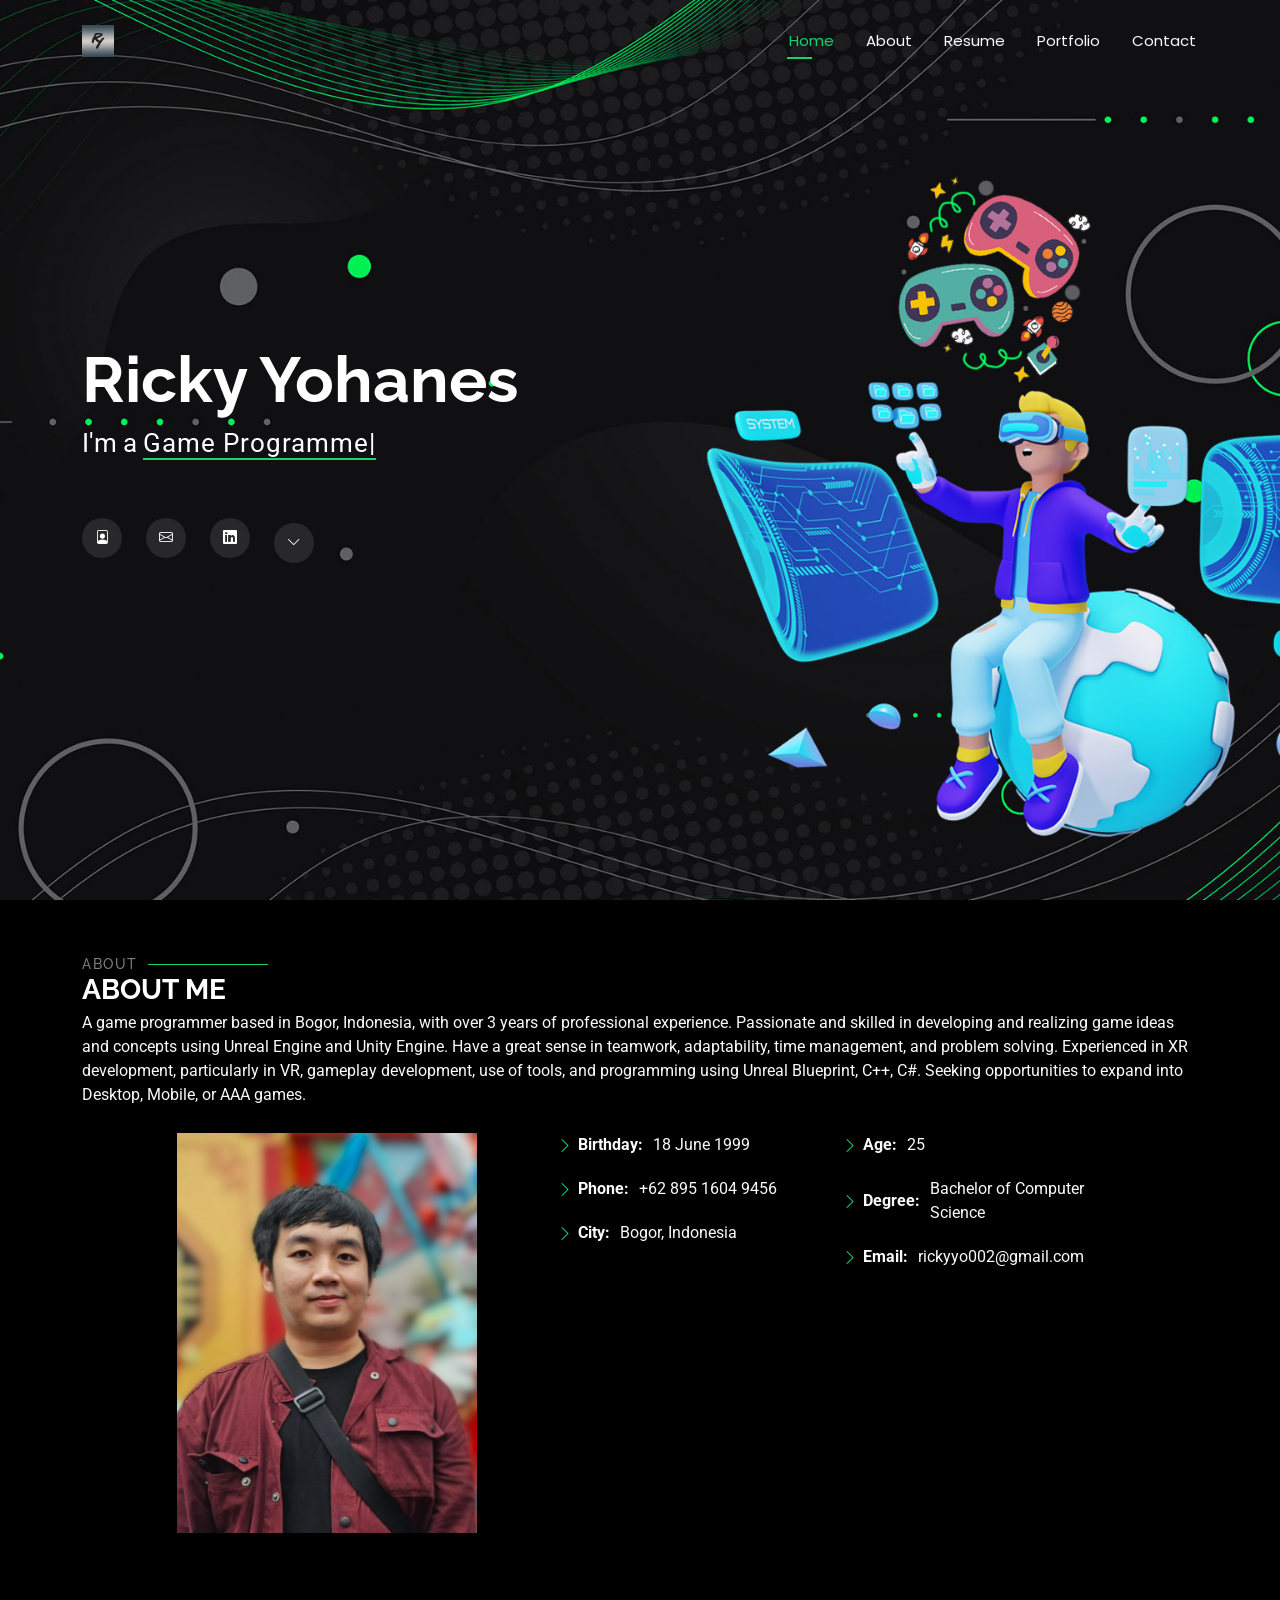
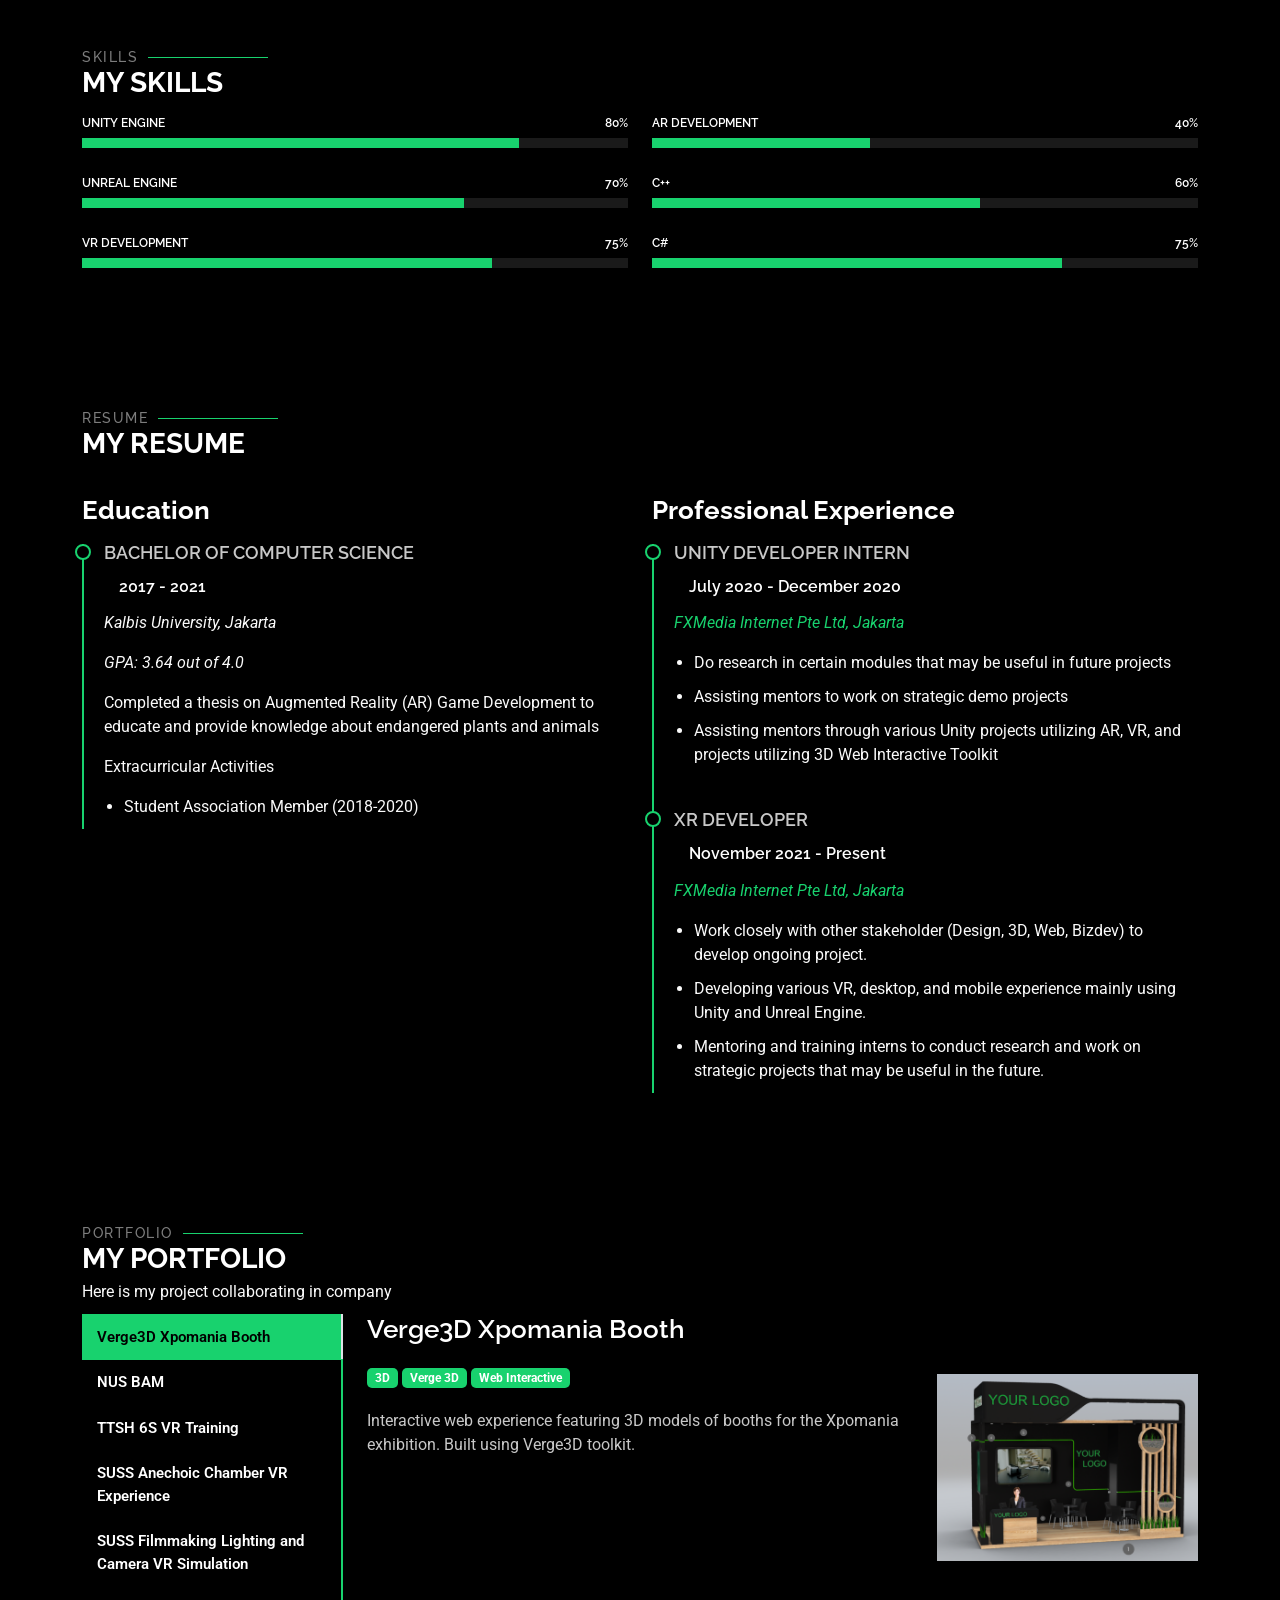
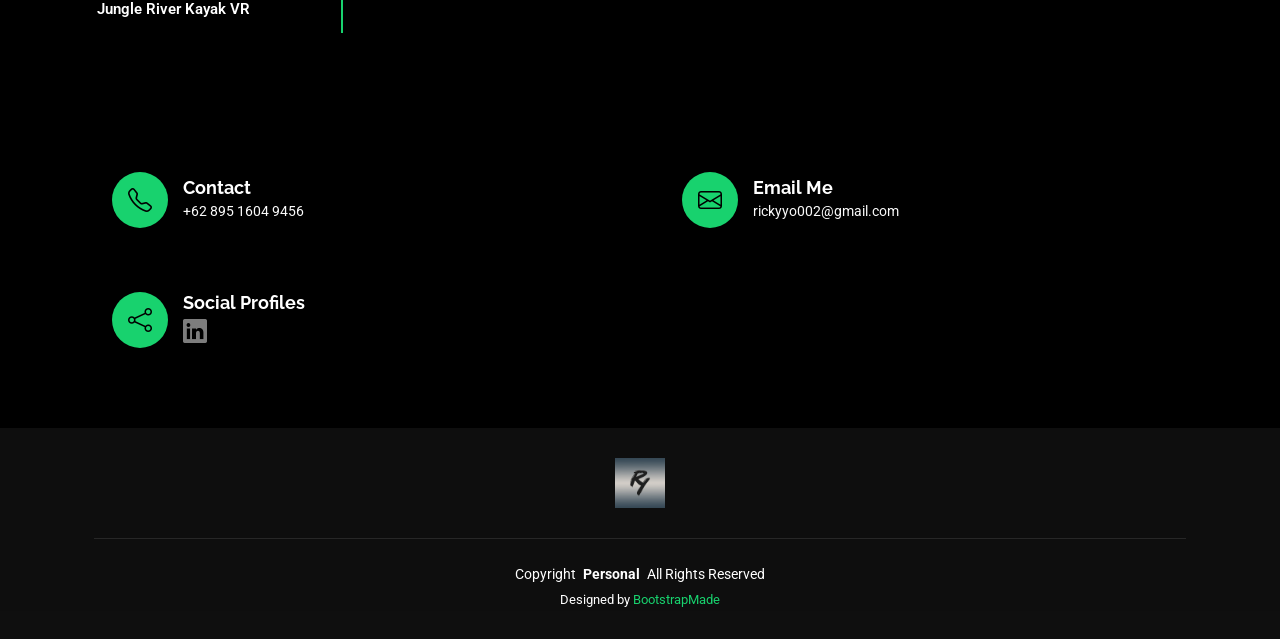
==== index.html @ 5ff9a0a5 "Initial commit" ====
<!DOCTYPE html>
<html lang="en">

<head>
  <meta charset="utf-8">
  <meta content="width=device-width, initial-scale=1.0" name="viewport">
  <title>Ricky Portfolio Site</title>
  <meta name="description" content="">
  <meta name="keywords" content="">

  <!-- Favicons -->
  <link href="./assets/img/favicon.png" rel="icon">
  <link href="./assets/img/apple-touch-icon.png" rel="apple-touch-icon">

  <!-- Fonts -->
  <link href="https://fonts.googleapis.com" rel="preconnect">
  <link href="https://fonts.gstatic.com" rel="preconnect" crossorigin>
  <link href="https://fonts.googleapis.com/css2?family=Roboto:ital,wght@0,100;0,300;0,400;0,500;0,700;0,900;1,100;1,300;1,400;1,500;1,700;1,900&family=Poppins:ital,wght@0,100;0,200;0,300;0,400;0,500;0,600;0,700;0,800;0,900;1,100;1,200;1,300;1,400;1,500;1,600;1,700;1,800;1,900&family=Raleway:ital,wght@0,100;0,200;0,300;0,400;0,500;0,600;0,700;0,800;0,900;1,100;1,200;1,300;1,400;1,500;1,600;1,700;1,800;1,900&display=swap" rel="stylesheet">

  <!-- Vendor CSS Files -->
  <link href="./assets/vendor/bootstrap/css/bootstrap.min.css" rel="stylesheet">
  <link href="./assets/vendor/bootstrap-icons/bootstrap-icons.css" rel="stylesheet">
  <link href="./assets/vendor/aos/aos.css" rel="stylesheet">
  <link href="./assets/vendor/swiper/swiper-bundle.min.css" rel="stylesheet">
  <link href="./assets/vendor/glightbox/css/glightbox.min.css" rel="stylesheet">

  <!-- Main CSS File -->
  <link href="./assets/css/main.css" rel="stylesheet">

  <!-- =======================================================
  * Template Name: Personal
  * Template URL: https://bootstrapmade.com/personal-free-resume-bootstrap-template/
  * Updated: Aug 07 2024 with Bootstrap v5.3.3
  * Author: BootstrapMade.com
  * License: https://bootstrapmade.com/license/
  ======================================================== -->
</head>

<body class="index-page">

  <header id="header" class="header d-flex align-items-center fixed-top">
    <div class="container-fluid container-xl position-relative d-flex align-items-center justify-content-between">

      <a href="index.html" class="logo d-flex align-items-center">
        <!-- Uncomment the line below if you also wish to use an image logo -->
        <!-- <img src="./assets/img/logo.png" alt=""> -->
		<img src="./assets/img/Logo.jpg" alt="" data-aos="fade-in">
      </a>

      <nav id="navmenu" class="navmenu">
        <ul>
          <li><a href="#home" class="active">Home</a></li>
          <li><a href="#about">About</a></li>
          <li><a href="#resume">Resume</a></li>
          <li><a href="#portfolio">Portfolio</a></li>
          <!--<li><a href="#project">Projects</a></li>
          <!--<li class="dropdown"><a href="#"><span>Dropdown</span> <i class="bi bi-chevron-down toggle-dropdown"></i></a>
            <ul>
              <li><a href="#">Dropdown 1</a></li>
              <li class="dropdown"><a href="#"><span>Deep Dropdown</span> <i class="bi bi-chevron-down toggle-dropdown"></i></a>
                <ul>
                  <li><a href="#">Deep Dropdown 1</a></li>
                  <li><a href="#">Deep Dropdown 2</a></li>
                  <li><a href="#">Deep Dropdown 3</a></li>
                  <li><a href="#">Deep Dropdown 4</a></li>
                  <li><a href="#">Deep Dropdown 5</a></li>
                </ul>
              </li>
              <li><a href="#">Dropdown 2</a></li>
              <li><a href="#">Dropdown 3</a></li>
              <li><a href="#">Dropdown 4</a></li>
            </ul>
          </li>-->
          <li><a href="#contact">Contact</a></li>
        </ul>
        <i class="mobile-nav-toggle d-xl-none bi bi-list"></i>
      </nav>

    </div>
  </header>

  <main class="main">

    <!-- Home Section -->
    <section id="home" class="home section dark-background">

      <img src="./assets/img/landing-bg.jpg" alt="" data-aos="fade-in">

      <div class="container" data-aos="zoom-out" data-aos-delay="100">
        <h2>Ricky Yohanes</h2>
        <p>I'm a <span class="typed" data-typed-items="Game Programmer, XR Developer"></span><span class="typed-cursor typed-cursor--blink"></span></p>
        <div class="social-links">
          <a href="https://www.canva.com/design/DAGcJCYUOnY/Wf4Fh_slT2K0PryIMLgWXA/view?utm_content=DAGcJCYUOnY&utm_campaign=designshare&utm_medium=link2&utm_source=uniquelinks&utlId=hc8b065d708"><i class="bi bi-file-person"></i></a>
          <a href="mailto:rickyyo002@gmail.com"><i class="bi bi-envelope"></i></a>
          <a href="https://www.linkedin.com/in/ricky-yohanes-b234801bb/"><i class="bi bi-linkedin"></i></a>
	  <a href="#about" class="btn-scroll" title="Scroll Down"><i class="bi bi-chevron-down"></i></a>
	  
        </div>
      </div>

    </section><!-- /Home Section -->

    <!-- About Section -->
    <section id="about" class="about section">

      <!-- Section Title -->
      <div class="container section-title" data-aos="fade-up">
        <h2>About</h2>
        <div><span>About</span> <span class="description-title">Me</span></div>
	<p>A game programmer based in Bogor, Indonesia, with over 3 years of professional experience. Passionate and skilled in developing and realizing game ideas and concepts using Unreal Engine and Unity Engine. Have a great sense in teamwork, adaptability, time management, and problem solving. Experienced in XR development, particularly in VR, gameplay development, use of tools, and programming using Unreal Blueprint, C++, C#. Seeking opportunities to expand into Desktop, Mobile, or AAA games.</p>
      </div><!-- End Section Title -->

      <div class="container" data-aos="fade-up" data-aos-delay="100">

        <div class="row gy-4 justify-content-center">
          <div class="col-lg-4">
            <img src="./assets/img/20250204_153341.jpg" height="400px" alt="">
          </div>
          <div class="col-lg-6 content">
     
            <div class="row">
              <div class="col-lg-6">
                <ul>
                  <li><i class="bi bi-chevron-right"></i> <strong>Birthday:</strong> <span>18 June 1999</span></li>
                  <li><i class="bi bi-chevron-right"></i> <strong>Phone:</strong> <span>+62 895 1604 9456</span></li>
                  <li><i class="bi bi-chevron-right"></i> <strong>City:</strong> <span>Bogor, Indonesia</span></li>
                </ul>
              </div>
              <div class="col-lg-6">
                <ul>
                  <li><i class="bi bi-chevron-right"></i> <strong>Age:</strong> <span>25</span></li>
                  <li><i class="bi bi-chevron-right"></i> <strong>Degree:</strong> <span>Bachelor of Computer Science</span></li>
                  <li><i class="bi bi-chevron-right"></i> <strong>Email:</strong> <span>rickyyo002@gmail.com</span></li>
                </ul>
              </div>
            </div>
          </div>
        </div>

      </div>

    </section><!-- /About Section -->

    <!-- Skills Section -->
    <section id="skills" class="skills section">

      <!-- Section Title -->
      <div class="container section-title" data-aos="fade-up">
        <h2>Skills</h2>
        <div><span>My</span> <span class="description-title">Skills</span></div>
      </div><!-- End Section Title -->

      <div class="container" data-aos="fade-up" data-aos-delay="100">

        <div class="row skills-content skills-animation">

          <div class="col-lg-6">

            <div class="progress">
              <span class="skill"><span>Unity Engine</span> <i class="val">80%</i></span>
              <div class="progress-bar-wrap">
                <div class="progress-bar" role="progressbar" aria-valuenow="80" aria-valuemin="0" aria-valuemax="100"></div>
              </div>
            </div><!-- End Skills Item -->

            <div class="progress">
              <span class="skill"><span>Unreal Engine</span> <i class="val">70%</i></span>
              <div class="progress-bar-wrap">
                <div class="progress-bar" role="progressbar" aria-valuenow="70" aria-valuemin="0" aria-valuemax="100"></div>
              </div>
            </div><!-- End Skills Item -->

            <div class="progress">
              <span class="skill"><span>VR Development</span> <i class="val">75%</i></span>
              <div class="progress-bar-wrap">
                <div class="progress-bar" role="progressbar" aria-valuenow="75" aria-valuemin="0" aria-valuemax="100"></div>
              </div>
            </div><!-- End Skills Item -->

          </div>

          <div class="col-lg-6">

            <div class="progress">
              <span class="skill"><span>AR Development</span> <i class="val">40%</i></span>
              <div class="progress-bar-wrap">
                <div class="progress-bar" role="progressbar" aria-valuenow="40" aria-valuemin="0" aria-valuemax="100"></div>
              </div>
            </div><!-- End Skills Item -->

            <div class="progress">
              <span class="skill"><span>C++</span> <i class="val">60%</i></span>
              <div class="progress-bar-wrap">
                <div class="progress-bar" role="progressbar" aria-valuenow="60" aria-valuemin="0" aria-valuemax="100"></div>
              </div>
            </div><!-- End Skills Item -->

            <div class="progress">
              <span class="skill"><span>C#</span> <i class="val">75%</i></span>
              <div class="progress-bar-wrap">
                <div class="progress-bar" role="progressbar" aria-valuenow="75" aria-valuemin="0" aria-valuemax="100"></div>
              </div>
            </div><!-- End Skills Item -->

          </div>

        </div>

      </div>

    </section><!-- /Skills Section -->

    <!-- Resume Section -->
    <section id="resume" class="resume section">

      <!-- Section Title -->
      <div class="container section-title" data-aos="fade-up">
        <h2>Resume</h2>
        <div><span>My</span> <span class="description-title">Resume</span></div>
      </div><!-- End Section Title -->

      <div class="container">

        <div class="row">

          <div class="col-lg-6" data-aos="fade-up" data-aos-delay="100">

            <h3 class="resume-title">Education</h3>
            <div class="resume-item">
              <h4>Bachelor of Computer Science</h4>
              <h5>2017 - 2021</h5>
              <p><em>Kalbis University, Jakarta</em></p>
	      <p><em>GPA: 3.64 out of 4.0</em></p>
              <p>Completed a thesis on Augmented Reality (AR) Game Development to educate and provide knowledge about endangered plants and animals</p>
	      <p>Extracurricular Activities</p>
	      <ul>
                <li>Student Association Member (2018-2020)</li>
              </ul>
            </div><!-- Edn Resume Item -->

          </div>

          <div class="col-lg-6" data-aos="fade-up" data-aos-delay="200">
            <h3 class="resume-title">Professional Experience</h3>
            <div class="resume-item">
              <h4>Unity Developer Intern</h4>
              <h5>July 2020 - December 2020</h5>
              <p><a href="https://www.fxmweb.com/"><em>FXMedia Internet Pte Ltd, Jakarta </em></a></p>
              <ul>
                <li>Do research in certain modules that may be useful in future projects</li>
                <li>Assisting mentors to work on strategic demo projects </li>
		<li>Assisting mentors through various Unity projects utilizing AR, VR, and projects utilizing 3D Web Interactive Toolkit</li>
              </ul>
            </div><!-- Edn Resume Item -->

            <div class="resume-item">
              <h4>XR Developer</h4>
              <h5>November 2021 - Present</h5>
              <p><a href="https://www.fxmweb.com/"><em>FXMedia Internet Pte Ltd, Jakarta </em></a></p>
              <ul>
                <li>Work closely with other stakeholder (Design, 3D, Web, Bizdev) to develop ongoing project.</li>
                <li>Developing various VR, desktop, and mobile experience mainly using Unity and Unreal Engine.</li>
                <li>Mentoring and training interns to conduct research and work on strategic projects that may be useful in the future.</li>
              </ul>
            </div><!-- Edn Resume Item -->

          </div>

        </div>

      </div>

    </section><!-- /Resume Section -->

    <!-- Portfolio Section -->
    <section id="portfolio" class="portfolio section">

      <!-- Section Title -->
      <div class="container section-title" data-aos="fade-up">
        <h2>Portfolio</h2>
        <div><span>My</span> <span class="description-title">Portfolio</span></div>
	<p class="mb-0">Here is my project collaborating in company</p>
      </div><!-- End Section Title -->

      <div class="container" data-aos="fade-up" data-aos-delay="100">

        <div class="row">
          <div class="col-lg-3">
            <ul class="nav nav-tabs flex-column">
              <li class="nav-item">
                <a class="nav-link active show" data-bs-toggle="tab" href="#project-tab-1">Verge3D Xpomania Booth</a>
              </li>
              <li class="nav-item">
                <a class="nav-link" data-bs-toggle="tab" href="#project-tab-2">NUS BAM</a>
              </li>
              <li class="nav-item">
                <a class="nav-link" data-bs-toggle="tab" href="#project-tab-3">TTSH 6S VR Training</a>
              </li>
              <li class="nav-item">
                <a class="nav-link" data-bs-toggle="tab" href="#project-tab-4">SUSS Anechoic Chamber VR Experience</a>
              </li>
              <li class="nav-item">
                <a class="nav-link" data-bs-toggle="tab" href="#project-tab-5">SUSS Filmmaking Lighting and Camera VR Simulation</a>
              </li>
			  <li class="nav-item">
                <a class="nav-link" data-bs-toggle="tab" href="#project-tab-6">Jungle River Kayak VR</a>
              </li>
            </ul>
          </div>
          <div class="col-lg-9 mt-4 mt-lg-0">
            <div class="tab-content">
              <div class="tab-pane active show" id="project-tab-1">
                <div class="row">
                  <div class="col-lg-8 details order-2 order-lg-1">
                    <h3>Verge3D Xpomania Booth</h3>
					<span class ="badge">3D</span>
					<span class ="badge">Verge 3D</span>
					<span class ="badge">Web Interactive</span>
                    <p style="padding-top: 20px">Interactive web experience featuring 3D models of booths for the Xpomania exhibition. Built using Verge3D toolkit.</p>
                  </div>
                  <div class="col-lg-4 text-center order-1 order-lg-2">
                    <!--<a href="./assets/img/xpomania.png" target="_blank"><img src="./assets/img/xpomania.png" alt="" class="img-fluid"></a>-->
					
					<section id="project" class="project section">
						<div class="project-content h-100">
							<img src="./assets/img/xpomania.png" class="img-fluid" alt="">
							<div class="project-info">
								<a href="./assets/img/xpomania.png" data-gallery="portfolio-gallery-app" class="glightbox preview-link"><i class="bi bi-zoom-in"></i></a>
								<a href="portfolio-details.html?id=project1" title="More Details" class="details-link"><i class="bi bi-link-45deg"></i></a>
							</div>
						</div>
					</section>
					
                  </div>
                </div>
              </div>
              <div class="tab-pane" id="project-tab-2">
                <div class="row">
                  <div class="col-lg-8 details order-2 order-lg-1">
                    <h3>NUS BAM</h3>
					<span class ="badge">Desktop VR</span>
					<span class ="badge">HP Reverb G2</span>
					<span class ="badge">Unreal Engine 4</span>
					<span class ="badge">LMS Integration</span>
                    <p style="padding-top: 20px">VR simulation to simulate the procedures for covid-19 lab test. Built using Unreal Engine 4.27 for desktop VR (HP Reverb G2)</p>
                  </div>
                  <div class="col-lg-4 text-center order-1 order-lg-2">
                    <!--<a href="./assets/img/BAM.png" target="_blank"><img src="./assets/img/BAM.png" alt="" class="img-fluid"></a>-->
					
					<section id="project" class="project section">
						<div class="project-content h-100">
							<img src="./assets/img/BAM.png" class="img-fluid" alt="">
							<div class="project-info">
								<a href="./assets/img/BAM.png" data-gallery="portfolio-gallery-app" class="glightbox preview-link"><i class="bi bi-zoom-in"></i></a>
								<a href="portfolio-details.html?id=project2" title="More Details" class="details-link"><i class="bi bi-link-45deg"></i></a>
							</div>
						</div>
					</section>
					
                  </div>
                </div>
              </div>
              <div class="tab-pane" id="project-tab-3">
                <div class="row">
                  <div class="col-lg-8 details order-2 order-lg-1">
                    <h3>TTSH 6S VR Training</h3>
					<span class ="badge">Mobile VR</span>
					<span class ="badge">Oculus Quest 2</span>
					<span class ="badge">Unity</span>
					<span class ="badge">C#</span>
                    <p style="padding-top: 20px">VR simulation to simulate and re-arrange the 6S (Safety, Sort, Straighten, Shine, Standardise and Sustain) procedures. Built using Unity for mobile VR (Oculus Quest 2)</p>
                  </div>
                  <div class="col-lg-4 text-center order-1 order-lg-2">
                    <!--<a href="./assets/img/ttsh.png" target="_blank"><img src="./assets/img/ttsh.png" alt="" class="img-fluid"></a>-->
					
					<section id="project" class="project section">
						<div class="project-content h-100">
							<img src="./assets/img/ttsh.png" class="img-fluid" alt="">
							<div class="project-info">
								<a href="./assets/img/ttsh.png" data-gallery="portfolio-gallery-app" class="glightbox preview-link"><i class="bi bi-zoom-in"></i></a>
								<a href="portfolio-details.html?id=project3" title="More Details" class="details-link"><i class="bi bi-link-45deg"></i></a>
							</div>
						</div>
					</section>
					
                  </div>
                </div>
              </div>
              <div class="tab-pane" id="project-tab-4">
                <div class="row">
                  <div class="col-lg-8 details order-2 order-lg-1">
                    <h3>SUSS Anechoic Chamber VR Experience</h3>
					<span class ="badge">Mobile VR</span>
					<span class ="badge">Oculus Quest 2</span>
					<span class ="badge">Unity</span>
					<span class ="badge">C#</span>
                    <p style="padding-top: 20px">VR simulation to simulate sound wave transmission in anechoic chamber and there are a number of multiple choice questions to test the player's knowledge. Built using Unity for mobile VR (Oculus Quest 2)</p>
                  </div>
                  <div class="col-lg-4 text-center order-1 order-lg-2">
                    <!--<a href="./assets/img/soundroom.png" target="_blank"><img src="./assets/img/soundroom.png" alt="" class="img-fluid"></a>-->
					
					<section id="project" class="project section">
						<div class="project-content h-100">
							<img src="./assets/img/soundroom.png" class="img-fluid" alt="">
							<div class="project-info">
								<a href="./assets/img/soundroom.png" data-gallery="portfolio-gallery-app" class="glightbox preview-link"><i class="bi bi-zoom-in"></i></a>
								<a href="portfolio-details.html?id=project4" title="More Details" class="details-link"><i class="bi bi-link-45deg"></i></a>
							</div>
						</div>
					</section>
					
                  </div>
                </div>
              </div>
              <div class="tab-pane" id="project-tab-5">
                <div class="row">
                  <div class="col-lg-8 details order-2 order-lg-1">
                    <h3>SUSS Filmmaking Lighting and Camera VR Simulation</h3>
					<span class ="badge">Desktop VR</span>
					<span class ="badge">HP Reverb G2</span>
					<span class ="badge">Unreal Engine 5</span>
					<span class ="badge">Blueprint & C++</span>
                    <p style="padding-top: 20px">VR simulation to simulate lighting setup and camera movement in film making context. Lighting simulation and camera simulation are in separated project. Built using Unreal Engine 5.2 for desktop VR (HP Reverb G2)</p>
                  </div>
                  <div class="col-lg-4 text-center order-1 order-lg-2">
                    <!--<a href="./assets/img/lighting.png" target="_blank"><img src="./assets/img/lighting.png" alt="" class="img-fluid"></a>-->
					
					<section id="project" class="project section">
						<div class="project-content h-100">
							<img src="./assets/img/lighting.png" class="img-fluid" alt="">
							<div class="project-info">
								<a href="./assets/img/lighting.png" data-gallery="portfolio-gallery-app" class="glightbox preview-link"><i class="bi bi-zoom-in"></i></a>
								<a href="portfolio-details.html?id=project5" title="More Details" class="details-link"><i class="bi bi-link-45deg"></i></a>
							</div>
						</div>
					</section>
					
                  </div>
                </div>
              </div>
			  <div class="tab-pane" id="project-tab-6">
                <div class="row">
                  <div class="col-lg-8 details order-2 order-lg-1">
                    <h3>Jungle River Kayak VR</h3>
					<span class ="badge">Desktop VR</span>
					<span class ="badge">HP Reverb G2</span>
					<span class ="badge">Unreal Engine 5</span>
                    <p style="padding-top: 20px">Kayak adventure simulation game. Built using Unreal Engine 5.2 for desktop VR. Tested in HP Reverb G2 and Oculus Quest 2 and 3 using Meta Quest Link</p>
                  </div>
                  <div class="col-lg-4 text-center order-1 order-lg-2">
                    <!--<a href="./assets/img/kayak.png" target="_blank"><img src="./assets/img/kayak.png" alt="" class="img-fluid"></a>-->
					
					<section id="project" class="project section">
						<div class="project-content h-100">
							<img src="./assets/img/kayak.png" class="img-fluid" alt="">
							<div class="project-info">
								<a href="./assets/img/kayak.png" data-gallery="portfolio-gallery-app" class="glightbox preview-link"><i class="bi bi-zoom-in"></i></a>
								<a href="portfolio-details.html?id=project6" title="More Details" class="details-link"><i class="bi bi-link-45deg"></i></a>
							</div>
						</div>
					</section>
					
                  </div>
                </div>
              </div>
            </div>
          </div>
        </div>

      </div>

    </section><!-- /Portfolio Section -->
	
	<!--

    <!-- Events Section -->
    <!--<section id="events" class="events section">

      <img class="slider-bg" src="./assets/img/events-bg.jpg" alt="" data-aos="fade-in">

      <div class="container">

        <div class="swiper init-swiper" data-aos="fade-up" data-aos-delay="100">
          <script type="application/json" class="swiper-config">
            {
              "loop": true,
              "speed": 600,
              "autoplay": {
                "delay": 5000
              },
              "slidesPerView": "auto",
              "pagination": {
                "el": ".swiper-pagination",
                "type": "bullets",
                "clickable": true
              }
            }
          </script>
          <div class="swiper-wrapper">

            <div class="swiper-slide">
              <div class="row gy-4 event-item">
                <div class="col-lg-6">
                  <img src="./assets/img/events-slider/events-slider-1.jpg" class="img-fluid" alt="">
                </div>
                <div class="col-lg-6 pt-4 pt-lg-0 content">
                  <h3>Birthday Parties</h3>
                  <div class="price">
                    <p><span>$189</span></p>
                  </div>
                  <p class="fst-italic">
                    Lorem ipsum dolor sit amet, consectetur adipiscing elit, sed do eiusmod tempor incididunt ut labore et dolore
                    magna aliqua.
                  </p>
                  <ul>
                    <li><i class="bi bi-check2-circle"></i> <span>Ullamco laboris nisi ut aliquip ex ea commodo consequat.</span></li>
                    <li><i class="bi bi-check2-circle"></i> <span>Duis aute irure dolor in reprehenderit in voluptate velit.</span></li>
                    <li><i class="bi bi-check2-circle"></i> <span>Ullamco laboris nisi ut aliquip ex ea commodo consequat.</span></li>
                  </ul>
                  <p>
                    Ullamco laboris nisi ut aliquip ex ea commodo consequat. Duis aute irure dolor in reprehenderit in voluptate
                    velit esse cillum dolore eu fugiat nulla pariatur
                  </p>
                </div>
              </div>
            </div><!-- End Slider item -->

            <!--<div class="swiper-slide">
              <div class="row gy-4 event-item">
                <div class="col-lg-6">
                  <img src="./assets/img/events-slider/events-slider-2.jpg" class="img-fluid" alt="">
                </div>
                <div class="col-lg-6 pt-4 pt-lg-0 content">
                  <h3>Private Parties</h3>
                  <div class="price">
                    <p><span>$290</span></p>
                  </div>
                  <p class="fst-italic">
                    Lorem ipsum dolor sit amet, consectetur adipiscing elit, sed do eiusmod tempor incididunt ut labore et dolore
                    magna aliqua.
                  </p>
                  <ul>
                    <li><i class="bi bi-check2-circle"></i> <span>Ullamco laboris nisi ut aliquip ex ea commodo consequat.</span></li>
                    <li><i class="bi bi-check2-circle"></i> <span>Duis aute irure dolor in reprehenderit in voluptate velit.</span></li>
                    <li><i class="bi bi-check2-circle"></i> <span>Ullamco laboris nisi ut aliquip ex ea commodo consequat.</span></li>
                  </ul>
                  <p>
                    Ullamco laboris nisi ut aliquip ex ea commodo consequat. Duis aute irure dolor in reprehenderit in voluptate
                    velit esse cillum dolore eu fugiat nulla pariatur
                  </p>
                </div>
              </div>
            </div><!-- End Slider item -->

            <!--<div class="swiper-slide">
              <div class="row gy-4 event-item">
                <div class="col-lg-6">
                  <img src="./assets/img/events-slider/events-slider-3.jpg" class="img-fluid" alt="">
                </div>
                <div class="col-lg-6 pt-4 pt-lg-0 content">
                  <h3>Custom Parties</h3>
                  <div class="price">
                    <p><span>$99</span></p>
                  </div>
                  <p class="fst-italic">
                    Lorem ipsum dolor sit amet, consectetur adipiscing elit, sed do eiusmod tempor incididunt ut labore et dolore
                    magna aliqua.
                  </p>
                  <ul>
                    <li><i class="bi bi-check2-circle"></i> <span>Ullamco laboris nisi ut aliquip ex ea commodo consequat.</span></li>
                    <li><i class="bi bi-check2-circle"></i> <span>Duis aute irure dolor in reprehenderit in voluptate velit.</span></li>
                    <li><i class="bi bi-check2-circle"></i> <span>Ullamco laboris nisi ut aliquip ex ea commodo consequat.</span></li>
                  </ul>
                  <p>
                    Ullamco laboris nisi ut aliquip ex ea commodo consequat. Duis aute irure dolor in reprehenderit in voluptate
                    velit esse cillum dolore eu fugiat nulla pariatur
                  </p>
                </div>
              </div>
            </div><!-- End Slider item -->

          <!--</div>
          <div class="swiper-pagination"></div>
        </div>

      </div>

    </section><!-- /Events Section -->

    <!-- Project Section -->
    <!--<section id="project" class="project section">

      <!-- Section Title -->
      <!--<div class="container section-title" data-aos="fade-up">
        <h2>Personal Projects</h2>
        <div><span>My</span> <span class="description-title">Personal Projects</span></div>
	<p class="mb-0">Odio et unde deleniti. Deserunt numquam exercitationem. Officiis quo odio sint voluptas consequatur ut a odio voluptatem. Sit dolorum debitis veritatis natus dolores. Quasi ratione sint. Sit quaerat ipsum dolorem.</p>
      </div><!-- End Section Title -->

      <!--<div class="container">

        <div class="isotope-layout" data-default-filter="*" data-layout="masonry" data-sort="original-order">

          <ul class="project-filters isotope-filters" data-aos="fade-up" data-aos-delay="100">
            <li data-filter="*" class="filter-active">All</li>
            <li data-filter=".filter-app">App</li>
            <li data-filter=".filter-product">Product</li>
            <li data-filter=".filter-branding">Branding</li>
            <li data-filter=".filter-books">Books</li>
          </ul><!-- End Portfolio Filters -->

          <!--<div class="row gy-4 isotope-container" data-aos="fade-up" data-aos-delay="200">

            <div class="col-lg-4 col-md-6 project-item isotope-item filter-app">
              <div class="project-content h-100">
                <img src="./assets/img/portfolio/app-1.jpg" class="img-fluid" alt="">
                <div class="project-info">
                  <h4>App 1</h4>
                  <p>Lorem ipsum, dolor sit amet consectetur</p>
                  <a href="./assets/img/portfolio/app-1.jpg" title="App 1" data-gallery="portfolio-gallery-app" class="glightbox preview-link"><i class="bi bi-zoom-in"></i></a>
                  <a href="portfolio-details.html" title="More Details" class="details-link"><i class="bi bi-link-45deg"></i></a>
                </div>
              </div>
            </div><!-- End Portfolio Item -->

            <!--<div class="col-lg-4 col-md-6 project-item isotope-item filter-product">
              <div class="project-content h-100">
                <img src="./assets/img/portfolio/product-1.jpg" class="img-fluid" alt="">
                <div class="project-info">
                  <h4>Product 1</h4>
                  <p>Lorem ipsum, dolor sit amet consectetur</p>
                  <a href="./assets/img/portfolio/product-1.jpg" title="Product 1" data-gallery="portfolio-gallery-product" class="glightbox preview-link"><i class="bi bi-zoom-in"></i></a>
                  <a href="portfolio-details.html" title="More Details" class="details-link"><i class="bi bi-link-45deg"></i></a>
                </div>
              </div>
            </div><!-- End Portfolio Item -->

            <!--<div class="col-lg-4 col-md-6 project-item isotope-item filter-branding">
              <div class="project-content h-100">
                <img src="./assets/img/portfolio/branding-1.jpg" class="img-fluid" alt="">
                <div class="project-info">
                  <h4>Branding 1</h4>
                  <p>Lorem ipsum, dolor sit amet consectetur</p>
                  <a href="./assets/img/portfolio/branding-1.jpg" title="Branding 1" data-gallery="portfolio-gallery-branding" class="glightbox preview-link"><i class="bi bi-zoom-in"></i></a>
                  <a href="portfolio-details.html" title="More Details" class="details-link"><i class="bi bi-link-45deg"></i></a>
                </div>
              </div>
            </div><!-- End Portfolio Item -->

            <!--<div class="col-lg-4 col-md-6 project-item isotope-item filter-books">
              <div class="project-content h-100">
                <img src="./assets/img/portfolio/books-1.jpg" class="img-fluid" alt="">
                <div class="project-info">
                  <h4>Books 1</h4>
                  <p>Lorem ipsum, dolor sit amet consectetur</p>
                  <a href="./assets/img/portfolio/books-1.jpg" title="Branding 1" data-gallery="portfolio-gallery-book" class="glightbox preview-link"><i class="bi bi-zoom-in"></i></a>
                  <a href="portfolio-details.html" title="More Details" class="details-link"><i class="bi bi-link-45deg"></i></a>
                </div>
              </div>
            </div><!-- End Portfolio Item -->

            <!--<div class="col-lg-4 col-md-6 project-item isotope-item filter-app">
              <div class="project-content h-100">
                <img src="./assets/img/portfolio/app-2.jpg" class="img-fluid" alt="">
                <div class="project-info">
                  <h4>App 2</h4>
                  <p>Lorem ipsum, dolor sit amet consectetur</p>
                  <a href="./assets/img/portfolio/app-2.jpg" title="App 2" data-gallery="portfolio-gallery-app" class="glightbox preview-link"><i class="bi bi-zoom-in"></i></a>
                  <a href="portfolio-details.html" title="More Details" class="details-link"><i class="bi bi-link-45deg"></i></a>
                </div>
              </div>
            </div><!-- End Portfolio Item -->

            <!--<div class="col-lg-4 col-md-6 project-item isotope-item filter-product">
              <div class="project-content h-100">
                <img src="./assets/img/portfolio/product-2.jpg" class="img-fluid" alt="">
                <div class="project-info">
                  <h4>Product 2</h4>
                  <p>Lorem ipsum, dolor sit amet consectetur</p>
                  <a href="./assets/img/portfolio/product-2.jpg" title="Product 2" data-gallery="portfolio-gallery-product" class="glightbox preview-link"><i class="bi bi-zoom-in"></i></a>
                  <a href="portfolio-details.html" title="More Details" class="details-link"><i class="bi bi-link-45deg"></i></a>
                </div>
              </div>
            </div><!-- End Portfolio Item -->

            <!--<div class="col-lg-4 col-md-6 project-item isotope-item filter-branding">
              <div class="project-content h-100">
                <img src="./assets/img/portfolio/branding-2.jpg" class="img-fluid" alt="">
                <div class="project-info">
                  <h4>Branding 2</h4>
                  <p>Lorem ipsum, dolor sit amet consectetur</p>
                  <a href="./assets/img/portfolio/branding-2.jpg" title="Branding 2" data-gallery="portfolio-gallery-branding" class="glightbox preview-link"><i class="bi bi-zoom-in"></i></a>
                  <a href="portfolio-details.html" title="More Details" class="details-link"><i class="bi bi-link-45deg"></i></a>
                </div>
              </div>
            </div><!-- End Portfolio Item -->

            <!--<div class="col-lg-4 col-md-6 project-item isotope-item filter-books">
              <div class="project-content h-100">
                <img src="./assets/img/portfolio/books-2.jpg" class="img-fluid" alt="">
                <div class="project-info">
                  <h4>Books 2</h4>
                  <p>Lorem ipsum, dolor sit amet consectetur</p>
                  <a href="./assets/img/portfolio/books-2.jpg" title="Branding 2" data-gallery="portfolio-gallery-book" class="glightbox preview-link"><i class="bi bi-zoom-in"></i></a>
                  <a href="portfolio-details.html" title="More Details" class="details-link"><i class="bi bi-link-45deg"></i></a>
                </div>
              </div>
            </div><!-- End Portfolio Item -->

            <!--<div class="col-lg-4 col-md-6 project-item isotope-item filter-app">
              <div class="project-content h-100">
                <img src="./assets/img/portfolio/app-3.jpg" class="img-fluid" alt="">
                <div class="project-info">
                  <h4>App 3</h4>
                  <p>Lorem ipsum, dolor sit amet consectetur</p>
                  <a href="./assets/img/portfolio/app-3.jpg" title="App 3" data-gallery="portfolio-gallery-app" class="glightbox preview-link"><i class="bi bi-zoom-in"></i></a>
                  <a href="portfolio-details.html" title="More Details" class="details-link"><i class="bi bi-link-45deg"></i></a>
                </div>
              </div>
            </div><!-- End Portfolio Item -->

            <!--<div class="col-lg-4 col-md-6 project-item isotope-item filter-product">
              <div class="project-content h-100">
                <img src="./assets/img/portfolio/product-3.jpg" class="img-fluid" alt="">
                <div class="project-info">
                  <h4>Product 3</h4>
                  <p>Lorem ipsum, dolor sit amet consectetur</p>
                  <a href="./assets/img/portfolio/product-3.jpg" title="Product 3" data-gallery="portfolio-gallery-product" class="glightbox preview-link"><i class="bi bi-zoom-in"></i></a>
                  <a href="portfolio-details.html" title="More Details" class="details-link"><i class="bi bi-link-45deg"></i></a>
                </div>
              </div>
            </div><!-- End Portfolio Item -->

            <!--<div class="col-lg-4 col-md-6 project-item isotope-item filter-branding">
              <div class="project-content h-100">
                <img src="./assets/img/portfolio/branding-3.jpg" class="img-fluid" alt="">
                <div class="project-info">
                  <h4>Branding 3</h4>
                  <p>Lorem ipsum, dolor sit amet consectetur</p>
                  <a href="./assets/img/portfolio/branding-3.jpg" title="Branding 2" data-gallery="portfolio-gallery-branding" class="glightbox preview-link"><i class="bi bi-zoom-in"></i></a>
                  <a href="portfolio-details.html" title="More Details" class="details-link"><i class="bi bi-link-45deg"></i></a>
                </div>
              </div>
            </div><!-- End Portfolio Item -->

            <!--<div class="col-lg-4 col-md-6 project-item isotope-item filter-books">
              <div class="project-content h-100">
                <img src="./assets/img/portfolio/books-3.jpg" class="img-fluid" alt="">
                <div class="project-info">
                  <h4>Books 3</h4>
                  <p>Lorem ipsum, dolor sit amet consectetur</p>
                  <a href="./assets/img/portfolio/books-3.jpg" title="Branding 3" data-gallery="portfolio-gallery-book" class="glightbox preview-link"><i class="bi bi-zoom-in"></i></a>
                  <a href="portfolio-details.html" title="More Details" class="details-link"><i class="bi bi-link-45deg"></i></a>
                </div>
              </div>
            </div><!-- End Portfolio Item -->

          <!--</div><!-- End Portfolio Container -->

        <!--</div>

      </div>

    </section><!-- /Project Section -->

    <!-- Call To Action Section -->
    <!--<section id="call-to-action" class="call-to-action section dark-background">

      <img src="./assets/img/cta-bg.jpg" alt="">

      <div class="container">
        <div class="row justify-content-center" data-aos="zoom-in" data-aos-delay="100">
          <div class="col-xl-10">
            <div class="text-center">
              <h3>Call To Action</h3>
              <p>Duis aute irure dolor in reprehenderit in voluptate velit esse cillum dolore eu fugiat nulla pariatur. Excepteur sint occaecat cupidatat non proident, sunt in culpa qui officia deserunt mollit anim id est laborum.</p>
              <a class="cta-btn" href="#">Call To Action</a>
            </div>
          </div>
        </div>
      </div>

    </section><!-- /Call To Action Section -->

    <!-- Contact Section -->
    <section id="contact" class="contact section">

      <div class="container" data-aos="fade-up" data-aos-delay="100">

        <div class="row gy-4">

          <!--<div class="col-md-6">
            <div class="info-item d-flex align-items-center" data-aos="fade-up" data-aos-delay="200">
              <i class="icon bi bi-geo-alt flex-shrink-0"></i>
              <div>
                <h3>Address</h3>
                <p>A108 Adam Street, New York, NY 535022</p>
              </div>
            </div>
          </div><!-- End Info Item -->

          <div class="col-md-6">
            <div class="info-item d-flex align-items-center" data-aos="fade-up" data-aos-delay="300">
              <i class="icon bi bi-telephone flex-shrink-0"></i>
              <div>
                <h3>Contact</h3>
                <p>+62 895 1604 9456</p>
              </div>
            </div>
          </div><!-- End Info Item -->

          <div class="col-md-6">
            <div class="info-item d-flex align-items-center" data-aos="fade-up" data-aos-delay="400">
              <i class="icon bi bi-envelope flex-shrink-0"></i>
              <div>
                <h3>Email Me</h3>
                <p>rickyyo002@gmail.com</p>
              </div>
            </div>
          </div><!-- End Info Item -->

          <div class="col-md-6">
            <div class="info-item d-flex align-items-center" data-aos="fade-up" data-aos-delay="500">
              <i class="icon bi bi-share flex-shrink-0"></i>
              <div>
                <h3>Social Profiles</h3>
                <div class="social-links">
                  <!--<a href="#"><i class="bi bi-twitter-x"></i></a>
                  <a href="#"><i class="bi bi-facebook"></i></a>
                  <a href="#"><i class="bi bi-instagram"></i></a>
                  <a href="#"><i class="bi bi-skype"></i></a>-->
                  <a href="https://www.linkedin.com/in/ricky-yohanes-b234801bb/"><i class="bi bi-linkedin"></i></a>
                </div>
              </div>
            </div>
          </div><!-- End Info Item -->

        </div>

        <!--<form action="forms/contact.php" method="post" class="php-email-form" data-aos="fade-up" data-aos-delay="600">
          <div class="row gy-4">

            <div class="col-md-6">
              <input type="text" name="name" class="form-control" placeholder="Your Name" required="">
            </div>

            <div class="col-md-6 ">
              <input type="email" class="form-control" name="email" placeholder="Your Email" required="">
            </div>

            <div class="col-md-12">
              <input type="text" class="form-control" name="subject" placeholder="Subject" required="">
            </div>

            <div class="col-md-12">
              <textarea class="form-control" name="message" rows="6" placeholder="Message" required=""></textarea>
            </div>

            <div class="col-md-12 text-center">
              <div class="loading">Loading</div>
              <div class="error-message"></div>
              <div class="sent-message">Your message has been sent. Thank you!</div>

              <button type="submit">Send Message</button>
            </div>

          </div>
        </form><!-- End Contact Form -->

      </div>

    </section><!-- /Contact Section -->

  </main>

  <footer id="footer" class="footer dark-background">
    <div class="container">
	  <img src="./assets/img/Logo.jpg" alt="" data-aos="fade-in" width="50" height="50">

      <p></p>
      <!--<div class="social-links d-flex justify-content-center">
        <a href=""><i class="bi bi-twitter-x"></i></a>
        <a href=""><i class="bi bi-facebook"></i></a>
        <a href=""><i class="bi bi-instagram"></i></a>
        <a href=""><i class="bi bi-skype"></i></a>
        <a href=""><i class="bi bi-linkedin"></i></a>
      </div>-->
      <div class="container">
        <div class="copyright">
          <span>Copyright</span> <strong class="px-1 sitename">Personal</strong> <span>All Rights Reserved</span>
        </div>
        <div class="credits">
          <!-- All the links in the footer should remain intact. -->
          <!-- You can delete the links only if you've purchased the pro version. -->
          <!-- Licensing information: https://bootstrapmade.com/license/ -->
          <!-- Purchase the pro version with working PHP/AJAX contact form: [buy-url] -->
          Designed by <a href="https://bootstrapmade.com/">BootstrapMade</a>
        </div>
      </div>
    </div>
  </footer>

  <!-- Scroll Top -->
  <a href="#" id="scroll-top" class="scroll-top d-flex align-items-center justify-content-center"><i class="bi bi-arrow-up-short"></i></a>

  <!-- Preloader -->
  <div id="preloader"></div>

  <!-- Vendor JS Files -->
  <script src="./assets/vendor/bootstrap/js/bootstrap.bundle.min.js"></script>
  <script src="./assets/vendor/php-email-form/validate.js"></script>
  <script src="./assets/vendor/aos/aos.js"></script>
  <script src="./assets/vendor/typed.js/typed.umd.js"></script>
  <script src="./assets/vendor/purecounter/purecounter_vanilla.js"></script>
  <script src="./assets/vendor/waypoints/noframework.waypoints.js"></script>
  <script src="./assets/vendor/swiper/swiper-bundle.min.js"></script>
  <script src="./assets/vendor/glightbox/js/glightbox.min.js"></script>
  <script src="./assets/vendor/imagesloaded/imagesloaded.pkgd.min.js"></script>
  <script src="./assets/vendor/isotope-layout/isotope.pkgd.min.js"></script>

  <!-- Main JS File -->
  <script src="./assets/js/main.js"></script>

</body>

</html>
---- assets/css/main.css ----
/**
* Template Name: Personal
* Template URL: https://bootstrapmade.com/personal-free-resume-bootstrap-template/
* Updated: Aug 07 2024 with Bootstrap v5.3.3
* Author: BootstrapMade.com
* License: https://bootstrapmade.com/license/
*/

/*--------------------------------------------------------------
# Font & Color Variables
# Help: https://bootstrapmade.com/color-system/
--------------------------------------------------------------*/
/* Fonts */
:root {
  --default-font: "Roboto",  system-ui, -apple-system, "Segoe UI", Roboto, "Helvetica Neue", Arial, "Noto Sans", "Liberation Sans", sans-serif, "Apple Color Emoji", "Segoe UI Emoji", "Segoe UI Symbol", "Noto Color Emoji";
  --heading-font: "Raleway",  sans-serif;
  --nav-font: "Poppins",  sans-serif;
}

/* Global Colors - The following color variables are used throughout the website. Updating them here will change the color scheme of the entire website */
:root { 
  --background-color: #000000; /* Background color for the entire website, including individual sections */
  --default-color: #fafafa; /* Default color used for the majority of the text content across the entire website */
  --heading-color: #ffffff; /* Color for headings, subheadings and title throughout the website */
  --accent-color: #18d26e; /* Accent color that represents your brand on the website. It's used for buttons, links, and other elements that need to stand out */
  --surface-color: #1a1a1a; /* The surface color is used as a background of boxed elements within sections, such as cards, icon boxes, or other elements that require a visual separation from the global background. */
  --contrast-color: #000000; /* Contrast color for text, ensuring readability against backgrounds of accent, heading, or default colors. */
}

/* Nav Menu Colors - The following color variables are used specifically for the navigation menu. They are separate from the global colors to allow for more customization options */
:root {
  --nav-color: #fafafa;  /* The default color of the main navmenu links */
  --nav-hover-color: #18d26e; /* Applied to main navmenu links when they are hovered over or active */
  --nav-mobile-background-color: #1a1a1a; /* Used as the background color for mobile navigation menu */
  --nav-dropdown-background-color: #1a1a1a; /* Used as the background color for dropdown items that appear when hovering over primary navigation items */
  --nav-dropdown-color: #fafafa; /* Used for navigation links of the dropdown items in the navigation menu. */
  --nav-dropdown-hover-color: #18d26e; /* Similar to --nav-hover-color, this color is applied to dropdown navigation links when they are hovered over. */
}

/* Color Presets - These classes override global colors when applied to any section or element, providing reuse of the sam color scheme. */

.light-background {
  --background-color: #1a1a1a;
  --surface-color: #343434;
}

.dark-background {
  --background-color: rgba(15, 15, 15, 0.975);
  --default-color: #ffffff;
  --heading-color: #ffffff;
  --surface-color: #292929f9;
  --contrast-color: #000000;
}

/* Smooth scroll */
:root {
  scroll-behavior: smooth;
}

/*--------------------------------------------------------------
# General Styling & Shared Classes
--------------------------------------------------------------*/
body {
  color: var(--default-color);
  background-color: var(--background-color);
  font-family: var(--default-font);
}

a {
  color: var(--accent-color);
  text-decoration: none;
  transition: 0.3s;
}

a:hover {
  color: color-mix(in srgb, var(--accent-color), transparent 25%);
  text-decoration: none;
}

h1,
h2,
h3,
h4,
h5,
h6 {
  color: var(--heading-color);
  font-family: var(--heading-font);
}

/* PHP Email Form Messages
------------------------------*/
.php-email-form .error-message {
  display: none;
  background: #df1529;
  color: #ffffff;
  text-align: left;
  padding: 15px;
  margin-bottom: 24px;
  font-weight: 600;
}

.php-email-form .sent-message {
  display: none;
  color: #ffffff;
  background: #059652;
  text-align: center;
  padding: 15px;
  margin-bottom: 24px;
  font-weight: 600;
}

.php-email-form .loading {
  display: none;
  background: var(--surface-color);
  text-align: center;
  padding: 15px;
  margin-bottom: 24px;
}

.php-email-form .loading:before {
  content: "";
  display: inline-block;
  border-radius: 50%;
  width: 24px;
  height: 24px;
  margin: 0 10px -6px 0;
  border: 3px solid var(--accent-color);
  border-top-color: var(--surface-color);
  animation: php-email-form-loading 1s linear infinite;
}

@keyframes php-email-form-loading {
  0% {
    transform: rotate(0deg);
  }

  100% {
    transform: rotate(360deg);
  }
}

/*--------------------------------------------------------------
# Global Header
--------------------------------------------------------------*/
.header {
  --background-color: rgba(0, 0, 0, 0);
  color: var(--default-color);
  background-color: var(--background-color);
  padding: 15px 0;
  transition: all 0.5s;
  z-index: 997;
}

.header .logo {
  line-height: 1;
}

.header .logo img {
  max-height: 32px;
  margin-right: 8px;
}

.header .logo h1 {
  font-size: 30px;
  margin: 0;
  font-weight: 700;
  color: var(--heading-color);
}

.scrolled .header {
  box-shadow: 0px 0 18px rgba(0, 0, 0, 0.1);
}

/* Global Header on Scroll
------------------------------*/
.scrolled .header {
  --background-color: rgba(0, 0, 0, 0.8);
}

/*--------------------------------------------------------------
# Navigation Menu
--------------------------------------------------------------*/
/* Desktop Navigation */
@media (min-width: 1200px) {
  .navmenu {
    padding: 0;
  }

  .navmenu ul {
    margin: 0;
    padding: 0;
    display: flex;
    list-style: none;
    align-items: center;
  }

  .navmenu li {
    position: relative;
  }

  .navmenu>ul>li {
    white-space: nowrap;
    padding: 15px 14px;
  }

  .navmenu>ul>li:last-child {
    padding-right: 0;
  }

  .navmenu a,
  .navmenu a:focus {
    color: var(--nav-color);
    font-size: 15px;
    padding: 0 2px;
    font-family: var(--nav-font);
    font-weight: 400;
    display: flex;
    align-items: center;
    justify-content: space-between;
    white-space: nowrap;
    transition: 0.3s;
    position: relative;
  }

  .navmenu a i,
  .navmenu a:focus i {
    font-size: 12px;
    line-height: 0;
    margin-left: 5px;
    transition: 0.3s;
  }

  .navmenu>ul>li>a:before {
    content: "";
    position: absolute;
    height: 2px;
    bottom: -6px;
    left: 0;
    background-color: var(--nav-hover-color);
    visibility: hidden;
    width: 0px;
    transition: all 0.3s ease-in-out 0s;
  }

  .navmenu a:hover:before,
  .navmenu li:hover>a:before,
  .navmenu .active:before {
    visibility: visible;
    width: 25px;
  }

  .navmenu li:hover>a,
  .navmenu .active,
  .navmenu .active:focus {
    color: var(--nav-hover-color);
  }

  .navmenu .dropdown ul {
    margin: 0;
    padding: 10px 0;
    background: var(--nav-dropdown-background-color);
    display: block;
    position: absolute;
    visibility: hidden;
    left: 14px;
    top: 130%;
    opacity: 0;
    transition: 0.3s;
    border-radius: 4px;
    z-index: 99;
    box-shadow: 0px 0px 30px rgba(0, 0, 0, 0.1);
  }

  .navmenu .dropdown ul li {
    min-width: 200px;
  }

  .navmenu .dropdown ul a {
    padding: 10px 20px;
    font-size: 15px;
    text-transform: none;
    color: var(--nav-dropdown-color);
  }

  .navmenu .dropdown ul a i {
    font-size: 12px;
  }

  .navmenu .dropdown ul a:hover,
  .navmenu .dropdown ul .active:hover,
  .navmenu .dropdown ul li:hover>a {
    color: var(--nav-dropdown-hover-color);
  }

  .navmenu .dropdown:hover>ul {
    opacity: 1;
    top: 100%;
    visibility: visible;
  }

  .navmenu .dropdown .dropdown ul {
    top: 0;
    left: -90%;
    visibility: hidden;
  }

  .navmenu .dropdown .dropdown:hover>ul {
    opacity: 1;
    top: 0;
    left: -100%;
    visibility: visible;
  }
}

/* Mobile Navigation */
@media (max-width: 1199px) {
  .mobile-nav-toggle {
    color: var(--nav-color);
    font-size: 28px;
    line-height: 0;
    margin-right: 10px;
    cursor: pointer;
    transition: color 0.3s;
  }

  .navmenu {
    padding: 0;
    z-index: 9997;
  }

  .navmenu ul {
    display: none;
    list-style: none;
    position: absolute;
    inset: 60px 20px 20px 20px;
    padding: 10px 0;
    margin: 0;
    border-radius: 6px;
    background-color: var(--nav-mobile-background-color);
    border: 1px solid color-mix(in srgb, var(--default-color), transparent 90%);
    box-shadow: none;
    overflow-y: auto;
    transition: 0.3s;
    z-index: 9998;
  }

  .navmenu a,
  .navmenu a:focus {
    color: var(--nav-dropdown-color);
    padding: 10px 20px;
    font-family: var(--nav-font);
    font-size: 17px;
    font-weight: 500;
    display: flex;
    align-items: center;
    justify-content: space-between;
    white-space: nowrap;
    transition: 0.3s;
  }

  .navmenu a i,
  .navmenu a:focus i {
    font-size: 12px;
    line-height: 0;
    margin-left: 5px;
    width: 30px;
    height: 30px;
    display: flex;
    align-items: center;
    justify-content: center;
    border-radius: 50%;
    transition: 0.3s;
    background-color: color-mix(in srgb, var(--accent-color), transparent 90%);
  }

  .navmenu a i:hover,
  .navmenu a:focus i:hover {
    background-color: var(--accent-color);
    color: var(--contrast-color);
  }

  .navmenu a:hover,
  .navmenu .active,
  .navmenu .active:focus {
    color: var(--nav-dropdown-hover-color);
  }

  .navmenu .active i,
  .navmenu .active:focus i {
    background-color: var(--accent-color);
    color: var(--contrast-color);
    transform: rotate(180deg);
  }

  .navmenu .dropdown ul {
    position: static;
    display: none;
    z-index: 99;
    padding: 10px 0;
    margin: 10px 20px;
    background-color: var(--nav-dropdown-background-color);
    transition: all 0.5s ease-in-out;
  }

  .navmenu .dropdown ul ul {
    background-color: rgba(33, 37, 41, 0.1);
  }

  .navmenu .dropdown>.dropdown-active {
    display: block;
    background-color: rgba(33, 37, 41, 0.03);
  }

  .mobile-nav-active {
    overflow: hidden;
  }

  .mobile-nav-active .mobile-nav-toggle {
    color: #fff;
    position: absolute;
    font-size: 32px;
    top: 15px;
    right: 15px;
    margin-right: 0;
    z-index: 9999;
  }

  .mobile-nav-active .navmenu {
    position: fixed;
    overflow: hidden;
    inset: 0;
    background: rgba(33, 37, 41, 0.8);
    transition: 0.3s;
  }

  .mobile-nav-active .navmenu>ul {
    display: block;
  }
}

/*--------------------------------------------------------------
# Global Footer
--------------------------------------------------------------*/
.footer {
  color: var(--default-color);
  background-color: var(--background-color);
  font-size: 14px;
  text-align: center;
  padding: 30px 0;
  position: relative;
}

.footer h3 {
  font-size: 36px;
  font-weight: 700;
  position: relative;
  padding: 0;
  margin: 0 0 15px 0;
}

.footer p {
  font-size: 15;
  font-style: italic;
  padding: 0;
  margin: 0 0 30px 0;
}

.footer .social-links {
  margin: 0 0 30px 0;
}

.footer .social-links a {
  font-size: 16px;
  display: flex;
  align-items: center;
  justify-content: center;
  background: var(--accent-color);
  color: var(--contrast-color);
  line-height: 1;
  margin: 0 4px;
  border-radius: 50%;
  text-align: center;
  width: 36px;
  height: 36px;
  transition: 0.3s;
}

.footer .social-links a:hover {
  background: color-mix(in srgb, var(--accent-color), transparent 20%);
  text-decoration: none;
}

.footer .copyright {
  padding-top: 25px;
  border-top: 1px solid color-mix(in srgb, var(--default-color), transparent 90%);
}

.footer .credits {
  font-size: 13px;
  padding-top: 5px;
}

/*--------------------------------------------------------------
# Preloader
--------------------------------------------------------------*/
#preloader {
  position: fixed;
  inset: 0;
  z-index: 999999;
  overflow: hidden;
  background: var(--background-color);
  transition: all 0.6s ease-out;
}

#preloader:before {
  content: "";
  position: fixed;
  top: calc(50% - 30px);
  left: calc(50% - 30px);
  border: 6px solid #ffffff;
  border-color: var(--accent-color) transparent var(--accent-color) transparent;
  border-radius: 50%;
  width: 60px;
  height: 60px;
  animation: animate-preloader 1.5s linear infinite;
}

@keyframes animate-preloader {
  0% {
    transform: rotate(0deg);
  }

  100% {
    transform: rotate(360deg);
  }
}

/*--------------------------------------------------------------
# Scroll Top Button
--------------------------------------------------------------*/
.scroll-top {
  position: fixed;
  visibility: hidden;
  opacity: 0;
  right: 15px;
  bottom: -15px;
  z-index: 99999;
  background-color: var(--accent-color);
  width: 44px;
  height: 44px;
  border-radius: 50px;
  transition: all 0.4s;
}

.scroll-top i {
  font-size: 24px;
  color: var(--contrast-color);
  line-height: 0;
}

.scroll-top:hover {
  background-color: color-mix(in srgb, var(--accent-color), transparent 20%);
  color: var(--contrast-color);
}

.scroll-top.active {
  visibility: visible;
  opacity: 1;
  bottom: 15px;
}

/*--------------------------------------------------------------
# Disable aos animation delay on mobile devices
--------------------------------------------------------------*/
@media screen and (max-width: 768px) {
  [data-aos-delay] {
    transition-delay: 0 !important;
  }
}

/*--------------------------------------------------------------
# Global Page Titles & Breadcrumbs
--------------------------------------------------------------*/
.page-title {
  color: var(--default-color);
  background-color: var(--background-color);
  position: relative;
}

.page-title .heading {
  padding: 160px 0 80px 0;
  border-top: 1px solid color-mix(in srgb, var(--default-color), transparent 90%);
}

.page-title .heading h1 {
  font-size: 38px;
  font-weight: 700;
}

.page-title nav {
  background-color: color-mix(in srgb, var(--default-color), transparent 90%);
  padding: 20px 0;
}

.page-title nav ol {
  display: flex;
  flex-wrap: wrap;
  list-style: none;
  margin: 0;
  font-size: 16px;
  font-weight: 600;
}

.page-title nav ol li+li {
  padding-left: 10px;
}

.page-title nav ol li+li::before {
  content: "/";
  display: inline-block;
  padding-right: 10px;
  color: color-mix(in srgb, var(--default-color), transparent 70%);
}

/*--------------------------------------------------------------
# Global Sections
--------------------------------------------------------------*/
section,
.section {
  color: var(--default-color);
  background-color: var(--background-color);
  padding: 60px 0;
  scroll-margin-top: 30px;
  overflow: clip;
}

@media (max-width: 1199px) {

  section,
  .section {
    scroll-margin-top: 66px;
  }
}

/*--------------------------------------------------------------
# Global Section Titles
--------------------------------------------------------------*/
.section-title {
  padding-bottom: 10px;
  position: relative;
}

.section-title h2 {
  font-size: 14px;
  font-weight: 500;
  padding: 0;
  line-height: 1px;
  margin: 0;
  letter-spacing: 1.5px;
  text-transform: uppercase;
  color: color-mix(in srgb, var(--default-color), transparent 50%);
  position: relative;
}

.section-title h2::after {
  content: "";
  width: 120px;
  height: 1px;
  display: inline-block;
  background: var(--accent-color);
  margin: 4px 10px;
}

.section-title div {
  color: var(--heading-color);
  margin: 0;
  margin: 0;
  font-size: 28px;
  font-weight: 700;
  text-transform: uppercase;
  font-family: var(--heading-font);
}

/*--------------------------------------------------------------
# Hero Section
--------------------------------------------------------------*/
.home {
  width: 100%;
  min-height: 100vh;
  position: relative;
  padding: 80px 0;
  display: flex;
  align-items: center;
  justify-content: center;
}

.home img {
  position: absolute;
  inset: 0;
  display: block;
  width: 100%;
  height: 100%;
  object-fit: cover;
  z-index: 1;
}

.home .container {
  position: relative;
  z-index: 3;
}

.home h2 {
  margin: 0;
  font-size: 64px;
  font-weight: 700;
}

.home p {
  margin: 5px 0 0 0;
  font-size: 26px;
}

.home p span {
  letter-spacing: 1px;
  border-bottom: 2px solid var(--accent-color);
}

.home .btn-scroll {
  transition: 0.4s;
  color: color-mix(in srgb, var(--default-color), transparent 60%);
  display: block;
  margin-top: 30px;
  animation: btn-up-down 1s ease-in-out infinite alternate-reverse both;
}

@keyframes btn-up-down {
  0% {
    transform: translateY(5px);
  }

  100% {
    transform: translateY(-5px);
  }
}

.home .social-links {
  margin-top: 25px;
}

.home .social-links a {
  background-color: color-mix(in srgb, var(--default-color), transparent 90%);
  color: var(--default-color);
  font-size: 14px;
  width: 40px;
  height: 40px;
  border-radius: 50px;
  display: inline-flex;
  align-items: center;
  justify-content: center;
  margin-right: 20px;
  transition: 0.3s;
}

.home .social-links a:hover {
  background-color: var(--accent-color);
}

@media (max-width: 768px) {
  .home h2 {
    font-size: 32px;
  }

  .home p {
    font-size: 20px;
  }
}

/*--------------------------------------------------------------
# About Section
--------------------------------------------------------------*/
.about .content h2 {
  font-weight: 700;
  font-size: 24px;
}

.about .content ul {
  list-style: none;
  padding: 0;
}

.about .content ul li {
  margin-bottom: 20px;
  display: flex;
  align-items: center;
}

.about .content ul strong {
  margin-right: 10px;
}

.about .content ul i {
  font-size: 16px;
  margin-right: 5px;
  color: var(--accent-color);
  line-height: 0;
}

/*--------------------------------------------------------------
# Stats Section
--------------------------------------------------------------*/
.stats i {
  background-color: var(--surface-color);
  color: var(--accent-color);
  box-shadow: 0px 2px 25px rgba(0, 0, 0, 0.1);
  width: 54px;
  height: 54px;
  font-size: 24px;
  border-radius: 50px;
  border: 2px solid var(--background-color);
  display: inline-flex;
  align-items: center;
  justify-content: center;
  position: relative;
  z-index: 1;
}

.stats .stats-item {
  background-color: var(--surface-color);
  margin-top: -27px;
  padding: 30px 30px 25px 30px;
  width: 100%;
  position: relative;
  text-align: center;
  box-shadow: 0px 2px 35px rgba(0, 0, 0, 0.1);
  border-radius: 4px;
  z-index: 0;
}

.stats .stats-item span {
  font-size: 36px;
  display: block;
  font-weight: 700;
  color: color-mix(in srgb, var(--default-color), transparent 20%);
}

.stats .stats-item p {
  padding: 0;
  margin: 0;
  font-family: var(--heading-font);
  font-size: 16px;
}

/*--------------------------------------------------------------
# Skills Section
--------------------------------------------------------------*/
.skills .progress {
  height: 60px;
  display: block;
  background: none;
  border-radius: 0;
}

.skills .progress .skill {
  color: var(--heading-color);
  padding: 0;
  margin: 0 0 6px 0;
  text-transform: uppercase;
  display: block;
  font-weight: 600;
  font-family: var(--heading-font);
}

.skills .progress .skill .val {
  float: right;
  font-style: normal;
}

.skills .progress-bar-wrap {
  background: color-mix(in srgb, var(--default-color), transparent 90%);
  height: 10px;
}

.skills .progress-bar {
  width: 1px;
  height: 10px;
  transition: 0.9s;
  background-color: var(--accent-color);
}

/*--------------------------------------------------------------
# Specials Section
--------------------------------------------------------------*/
.portfolio {
  overflow: hidden;
}

.portfolio .nav-tabs {
  border: 0;
}

.portfolio .nav-link {
  border: 0;
  padding: 12px 15px;
  transition: 0.3s;
  color: var(--heading-color);
  border-radius: 0;
  border-right: 2px solid var(--accent-color);
  font-weight: 600;
  font-size: 15px;
}

.portfolio .nav-link:hover {
  color: var(--accent-color);
}

.portfolio .nav-link.active {
  color: var(--contrast-color);
  background-color: var(--accent-color);
}

.portfolio .tab-pane.active {
  animation: fadeIn 0.5s ease-out;
}

.portfolio .details h3 {
  font-size: 26px;
  font-weight: 600;
  margin-bottom: 20px;
}

.portfolio .details p {
  color: color-mix(in srgb, var(--default-color), transparent 20%);
}

.portfolio .details p:last-child {
  margin-bottom: 0;
}

@media (max-width: 992px) {
  .portfolio .nav-link {
    border: 0;
    padding: 15px;
  }

  .portfolio .nav-link.active {
    color: var(--accent-color);
    background: var(--accent-color);
  }
}

/*--------------------------------------------------------------
# Events Section
--------------------------------------------------------------*/
.events {
  --default-color: #ffffff;
  --background-color: #000000;
  --heading-color: #ffffff;
  padding: 80px 0;
  position: relative;
}

.events .slider-bg {
  position: absolute;
  inset: 0;
  display: block;
  width: 100%;
  height: 100%;
  object-fit: cover;
  z-index: 1;
}

.events:before {
  content: "";
  background-color: color-mix(in srgb, var(--background-color), transparent 30%);
  position: absolute;
  inset: 0;
  z-index: 2;
}

.events .section-title h2 {
  color: #ffffff;
}

.events .container {
  position: relative;
  z-index: 3;
}

.events .event-item h3 {
  font-weight: 700;
  font-size: 30px;
}

.events .event-item .price {
  font-size: 26px;
  font-family: var(--default-font);
  font-weight: 700;
  margin-bottom: 15px;
}

.events .event-item .price span {
  border-bottom: 2px solid var(--accent-color);
}

.events .event-item ul {
  list-style: none;
  padding: 0;
}

.events .event-item ul li {
  padding-bottom: 10px;
}

.events .event-item ul i {
  font-size: 20px;
  padding-right: 4px;
  color: var(--accent-color);
}

.events .event-item p:last-child {
  margin-bottom: 0;
}

.events .swiper-wrapper {
  height: auto;
}

.events .swiper-pagination {
  margin-top: 30px;
  position: relative;
}

.events .swiper-pagination .swiper-pagination-bullet {
  width: 12px;
  height: 12px;
  background-color: color-mix(in srgb, var(--default-color), transparent 70%);
  opacity: 1;
}

.events .swiper-pagination .swiper-pagination-bullet-active {
  background-color: var(--accent-color);
}

/*--------------------------------------------------------------
# Events 2 Section
--------------------------------------------------------------*/
.events2 .container-fluid {
  padding: 0;
}

.events2 .event-item {
  background-size: cover;
  background-position: cente;
  min-height: 600px;
  padding: 30px;
}

@media (max-width: 575px) {
  .events2 .event-item {
    min-height: 500px;
  }
}

.events2 .event-item:before {
  content: "";
  background: rgba(0, 0, 0, 0.6);
  position: absolute;
  inset: 0;
}

.events2 .event-item h3 {
  font-size: 24px;
  font-weight: 700;
  margin-bottom: 5px;
  color: #ffffff;
  position: relative;
}

.events2 .event-item .price {
  color: #ffffff;
  border-bottom: 2px solid var(--accent-color);
  font-size: 32px;
  font-weight: 700;
  margin-bottom: 15px;
  position: relative;
}

.events2 .event-item .description {
  margin-bottom: 0;
  color: rgba(255, 255, 255, 0.8);
  position: relative;
}

.events2 .swiper-wrapper {
  height: auto;
}

.events2 .swiper-pagination {
  margin-top: 20px;
  position: relative;
}

.events2 .swiper-pagination .swiper-pagination-bullet {
  width: 10px;
  height: 10px;
  background-color: color-mix(in srgb, var(--default-color), transparent 85%);
  opacity: 1;
}

.events2 .swiper-pagination .swiper-pagination-bullet-active {
  background-color: var(--accent-color);
}

.badge {
  background-color: var(--accent-color);
  color: white;
  padding: 4px 8px;
  text-align: center;
  border-radius: 5px;
}

/*--------------------------------------------------------------
# Call To Action Section
--------------------------------------------------------------*/
.call-to-action {
  padding: 80px 0;
  position: relative;
  clip-path: inset(0);
}

.call-to-action img {
  position: fixed;
  top: 0;
  left: 0;
  display: block;
  width: 100%;
  height: 100%;
  object-fit: cover;
  z-index: 1;
}

.call-to-action:before {
  content: "";
  background: color-mix(in srgb, var(--background-color), transparent 50%);
  position: absolute;
  inset: 0;
  z-index: 2;
}

.call-to-action .container {
  position: relative;
  z-index: 3;
}

.call-to-action h3 {
  font-size: 28px;
  font-weight: 700;
  color: var(--default-color);
}

.call-to-action p {
  color: var(--default-color);
}

.call-to-action .cta-btn {
  font-family: var(--heading-font);
  font-weight: 500;
  font-size: 16px;
  letter-spacing: 1px;
  display: inline-block;
  padding: 12px 40px;
  border-radius: 5px;
  transition: 0.5s;
  margin: 10px;
  border: 2px solid var(--default-color);
  color: var(--default-color);
}

.call-to-action .cta-btn:hover {
  background: var(--accent-color);
  border: 2px solid var(--accent-color);
}

/*--------------------------------------------------------------
# Interests Section
--------------------------------------------------------------*/
.interests .features-item {
  background-color: var(--surface-color);
  display: flex;
  align-items: center;
  padding: 20px;
  transition: 0.3s;
  border: 1px solid color-mix(in srgb, var(--default-color), transparent 90%);
  position: relative;
}

.interests .features-item i {
  font-size: 32px;
  padding-right: 10px;
  line-height: 0;
}

.interests .features-item h3 {
  font-weight: 700;
  margin: 0;
  padding: 0;
  line-height: 1;
  font-size: 16px;
}

.interests .features-item h3 a {
  color: var(--heading-color);
  transition: 0.3s;
}

.interests .features-item:hover {
  border-color: var(--accent-color);
}

.interests .features-item:hover h3 a {
  color: var(--accent-color);
}

/*--------------------------------------------------------------
# Testimonials Section
--------------------------------------------------------------*/
.testimonials .testimonials-carousel,
.testimonials .testimonials-slider {
  overflow: hidden;
}

.testimonials .testimonial-item {
  box-sizing: content-box;
  min-height: 320px;
}

.testimonials .testimonial-item .testimonial-img {
  width: 90px;
  border-radius: 50%;
  margin: -40px 0 0 40px;
  position: relative;
  z-index: 2;
  border: 6px solid var(--background-color);
}

.testimonials .testimonial-item h3 {
  font-size: 18px;
  font-weight: bold;
  margin: 10px 0 5px 45px;
}

.testimonials .testimonial-item h4 {
  font-size: 14px;
  color: color-mix(in srgb, var(--default-color), transparent 20%);
  margin: 0 0 0 45px;
}

.testimonials .testimonial-item .quote-icon-left,
.testimonials .testimonial-item .quote-icon-right {
  color: color-mix(in srgb, var(--accent-color), transparent 50%);
  font-size: 26px;
  line-height: 0;
}

.testimonials .testimonial-item .quote-icon-left {
  display: inline-block;
  left: -5px;
  position: relative;
}

.testimonials .testimonial-item .quote-icon-right {
  display: inline-block;
  right: -5px;
  position: relative;
  top: 10px;
  transform: scale(-1, -1);
}

.testimonials .testimonial-item p {
  font-style: italic;
  margin: 0 15px 0 15px;
  padding: 20px 20px 60px 20px;
  background: var(--surface-color);
  border-radius: 6px;
  position: relative;
  z-index: 1;
}

.testimonials .swiper-wrapper {
  height: auto;
}

.testimonials .swiper-pagination {
  margin-top: 20px;
  position: relative;
}

.testimonials .swiper-pagination .swiper-pagination-bullet {
  width: 12px;
  height: 12px;
  background-color: var(--background-color);
  opacity: 1;
  border: 1px solid var(--accent-color);
}

.testimonials .swiper-pagination .swiper-pagination-bullet-active {
  background-color: var(--accent-color);
}

/*--------------------------------------------------------------
# Resume Section
--------------------------------------------------------------*/
.resume .resume-title {
  color: var(--heading-color);
  font-size: 26px;
  font-weight: 700;
  margin-top: 20px;
  margin-bottom: 20px;
}

.resume .resume-item {
  padding: 0 0 20px 20px;
  margin-top: -2px;
  border-left: 2px solid var(--accent-color);
  position: relative;
}

.resume .resume-item h4 {
  line-height: 18px;
  font-size: 18px;
  font-weight: 600;
  text-transform: uppercase;
  color: color-mix(in srgb, var(--default-color), transparent 20%);
  margin-bottom: 10px;
}

.resume .resume-item h5 {
  font-size: 16px;
  padding: 5px 15px;
  display: inline-block;
  font-weight: 600;
  margin-bottom: 10px;
}

.resume .resume-item ul {
  padding-left: 20px;
}

.resume .resume-item ul li {
  padding-bottom: 10px;
}

.resume .resume-item:last-child {
  padding-bottom: 0;
}

.resume .resume-item::before {
  content: "";
  position: absolute;
  width: 16px;
  height: 16px;
  border-radius: 50px;
  left: -9px;
  top: 0;
  background: var(--background-color);
  border: 2px solid var(--accent-color);
}

/*--------------------------------------------------------------
# Services Section
--------------------------------------------------------------*/
.services .service-item {
  background-color: var(--surface-color);
  text-align: center;
  padding: 80px 20px;
  transition: all ease-in-out 0.3s;
  height: 100%;
}

.services .service-item .icon {
  margin: 0 auto;
  width: 64px;
  height: 64px;
  background: var(--accent-color);
  border-radius: 4px;
  display: flex;
  align-items: center;
  justify-content: center;
  margin-bottom: 20px;
  transition: 0.3s;
  transform-style: preserve-3d;
}

.services .service-item .icon i {
  color: var(--contrast-color);
  font-size: 28px;
  transition: ease-in-out 0.3s;
}

.services .service-item .icon::before {
  position: absolute;
  content: "";
  left: -8px;
  top: -8px;
  height: 100%;
  width: 100%;
  background: color-mix(in srgb, var(--accent-color), transparent 80%);
  border-radius: 5px;
  transition: all 0.3s ease-out 0s;
  transform: translateZ(-1px);
}

.services .service-item h3 {
  font-weight: 700;
  margin: 10px 0 15px 0;
  font-size: 22px;
}

.services .service-item p {
  line-height: 24px;
  font-size: 14px;
  margin-bottom: 0;
}

.services .service-item:hover {
  background: var(--accent-color);
  border-color: var(--accent-color);
}

.services .service-item:hover .icon {
  background: var(--surface-color);
}

.services .service-item:hover .icon i {
  color: var(--accent-color);
}

.services .service-item:hover .icon::before {
  background: color-mix(in srgb, var(--background-color), transparent 70%);
}

.services .service-item:hover h3,
.services .service-item:hover p {
  color: var(--contrast-color);
}

/*--------------------------------------------------------------
# Service Details Section
--------------------------------------------------------------*/
.service-details .services-list {
  background-color: var(--surface-color);
  padding: 10px 30px;
  border: 1px solid color-mix(in srgb, var(--default-color), transparent 90%);
  margin-bottom: 20px;
}

.service-details .services-list a {
  display: block;
  line-height: 1;
  padding: 8px 0 8px 15px;
  border-left: 3px solid color-mix(in srgb, var(--default-color), transparent 70%);
  margin: 20px 0;
  color: color-mix(in srgb, var(--default-color), transparent 20%);
  transition: 0.3s;
}

.service-details .services-list a.active {
  color: var(--heading-color);
  font-weight: 700;
  border-color: var(--accent-color);
}

.service-details .services-list a:hover {
  border-color: var(--accent-color);
}

.service-details .services-img {
  margin-bottom: 20px;
}

.service-details h3 {
  font-size: 26px;
  font-weight: 700;
}

.service-details h4 {
  font-size: 20px;
  font-weight: 700;
}

.service-details p {
  font-size: 15px;
}

.service-details ul {
  list-style: none;
  padding: 0;
  font-size: 15px;
}

.service-details ul li {
  padding: 5px 0;
  display: flex;
  align-items: center;
}

.service-details ul i {
  font-size: 20px;
  margin-right: 8px;
  color: var(--accent-color);
}

/*--------------------------------------------------------------
# Project Section
--------------------------------------------------------------*/
.project .project-filters {
  padding: 0;
  margin: 0 auto 20px auto;
  list-style: none;
  text-align: center;
}

.project .project-filters li {
  cursor: pointer;
  display: inline-block;
  padding: 0;
  font-size: 18px;
  font-weight: 500;
  margin: 0 10px;
  line-height: 1;
  margin-bottom: 5px;
  transition: all 0.3s ease-in-out;
}

.project .project-filters li:hover,
.project .project-filters li.filter-active {
  color: var(--accent-color);
}

.project .project-filters li:first-child {
  margin-left: 0;
}

.project .project-filters li:last-child {
  margin-right: 0;
}

@media (max-width: 575px) {
  .project .project-filters li {
    font-size: 14px;
    margin: 0 5px;
  }
}

.project .project-content {
  position: relative;
  overflow: hidden;
}

.project .project-content img {
  transition: 0.3s;
}

.project .project-content .project-info {
  opacity: 0;
  position: absolute;
  inset: 0;
  z-index: 3;
  transition: all ease-in-out 0.3s;
  background: rgba(0, 0, 0, 0.6);
  padding: 15px;
}

.project .project-content .project-info h4 {
  font-size: 14px;
  padding: 5px 10px;
  font-weight: 400;
  color: #ffffff;
  display: inline-block;
  background-color: var(--accent-color);
}

.project .project-content .project-info p {
  position: absolute;
  bottom: 10px;
  text-align: center;
  display: inline-block;
  left: 0;
  right: 0;
  font-size: 16px;
  font-weight: 600;
  color: rgba(255, 255, 255, 0.8);
}

.project .project-content .project-info .preview-link,
.project .project-content .project-info .details-link {
  position: absolute;
  left: calc(50% - 40px);
  font-size: 26px;
  top: calc(50% - 14px);
  color: #fff;
  transition: 0.3s;
  line-height: 1.2;
}

.project .project-content .project-info .preview-link:hover,
.project .project-content .project-info .details-link:hover {
  color: var(--accent-color);
}

.project .project-content .project-info .details-link {
  left: 50%;
  font-size: 34px;
  line-height: 0;
}

.project .project-content:hover .project-info {
  opacity: 1;
}

.project .project-content:hover img {
  transform: scale(1.1);
}

/*--------------------------------------------------------------
# Portfolio Details Section
--------------------------------------------------------------*/
.project-details .project-details-slider img {
  width: 100%;
}

.project-details .project-details-slider .swiper-pagination {
  margin-top: 20px;
  position: relative;
}

.project-details .project-details-slider .swiper-pagination .swiper-pagination-bullet {
  width: 12px;
  height: 12px;
  background-color: color-mix(in srgb, var(--default-color), transparent 85%);
  opacity: 1;
}

.project-details .project-details-slider .swiper-pagination .swiper-pagination-bullet-active {
  background-color: var(--accent-color);
}

.project-details .project-info {
  background-color: var(--surface-color);
  padding: 30px;
  box-shadow: 0px 0 30px rgba(0, 0, 0, 0.1);
}

.project-details .project-info h3 {
  font-size: 22px;
  font-weight: 700;
  margin-bottom: 20px;
  padding-bottom: 20px;
  border-bottom: 1px solid color-mix(in srgb, var(--default-color), transparent 85%);
}

.project-details .project-info ul {
  list-style: none;
  padding: 0;
  font-size: 15px;
}

.project-details .project-info ul li+li {
  margin-top: 10px;
}

.project-details .project-description {
  padding-top: 30px;
}

.project-details .project-description h2 {
  font-size: 26px;
  font-weight: 700;
  margin-bottom: 20px;
}

.project-details .project-description p {
  padding: 0;
  color: color-mix(in srgb, var(--default-color), transparent 30%);
}

/*--------------------------------------------------------------
# Starter Section Section
--------------------------------------------------------------*/
.starter-section {
  /* Add your styles here */
}

/*--------------------------------------------------------------
# Contact Section
--------------------------------------------------------------*/
.contact .info-item {
  box-shadow: 0px 0px 20px rgba(0, 0, 0, 0.1);
  padding: 20px 30px;
}

.contact .info-item .icon {
  color: var(--contrast-color);
  background-color: var(--accent-color);
  width: 56px;
  height: 56px;
  font-size: 24px;
  display: flex;
  justify-content: center;
  align-items: center;
  transition: all 0.3s ease-in-out;
  border-radius: 50%;
  margin-right: 15px;
}

.contact .info-item h3 {
  font-size: 18px;
  font-weight: 700;
  margin: 0 0 2px 0;
}

.contact .info-item p {
  padding: 0;
  margin-bottom: 0;
  font-size: 14px;
}

.contact .info-item .social-links a {
  font-size: 24px;
  display: inline-block;
  line-height: 1;
  margin: 4px 6px 0 0;
  transition: 0.3s;
  color: color-mix(in srgb, var(--default-color), transparent 50%);
}

.contact .info-item .social-links a:hover {
  color: var(--accent-color);
}

.contact .php-email-form {
  box-shadow: 0px 0px 20px rgba(0, 0, 0, 0.1);
  padding: 30px;
  margin-top: 30px;
}

@media (max-width: 575px) {
  .contact .php-email-form {
    padding: 20px;
  }
}

.contact .php-email-form input[type=text],
.contact .php-email-form input[type=email],
.contact .php-email-form textarea {
  color: var(--default-color);
  background-color: color-mix(in srgb, var(--background-color), transparent 50%);
  border-color: color-mix(in srgb, var(--default-color), transparent 80%);
  font-size: 14px;
  padding: 10px 15px;
  box-shadow: none;
  border-radius: 0;
}

.contact .php-email-form input[type=text]:focus,
.contact .php-email-form input[type=email]:focus,
.contact .php-email-form textarea:focus {
  border-color: var(--accent-color);
}

.contact .php-email-form input[type=text]::placeholder,
.contact .php-email-form input[type=email]::placeholder,
.contact .php-email-form textarea::placeholder {
  color: color-mix(in srgb, var(--default-color), transparent 70%);
}

.contact .php-email-form button[type=submit] {
  color: var(--contrast-color);
  background: var(--accent-color);
  border: 0;
  padding: 10px 30px;
  transition: 0.4s;
  border-radius: 50px;
}

.contact .php-email-form button[type=submit]:hover {
  background: color-mix(in srgb, var(--accent-color), transparent 20%);
}
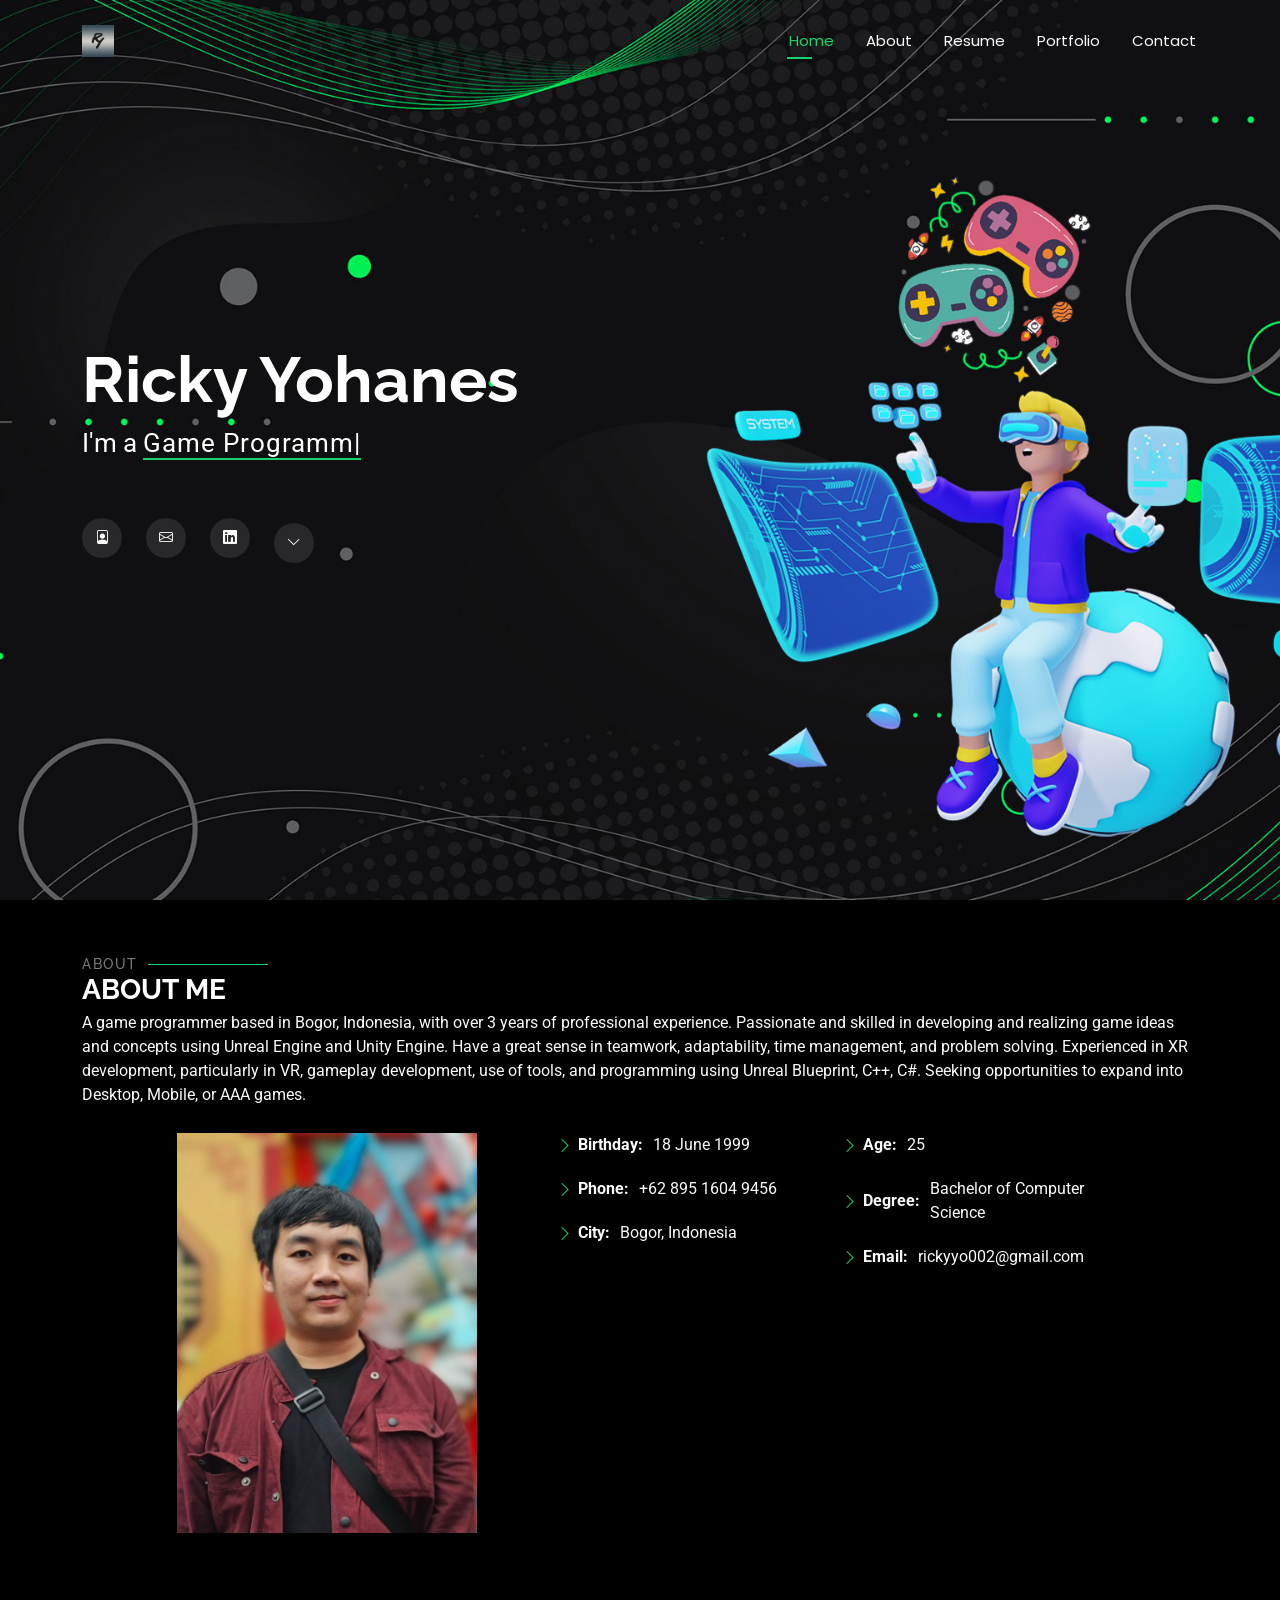
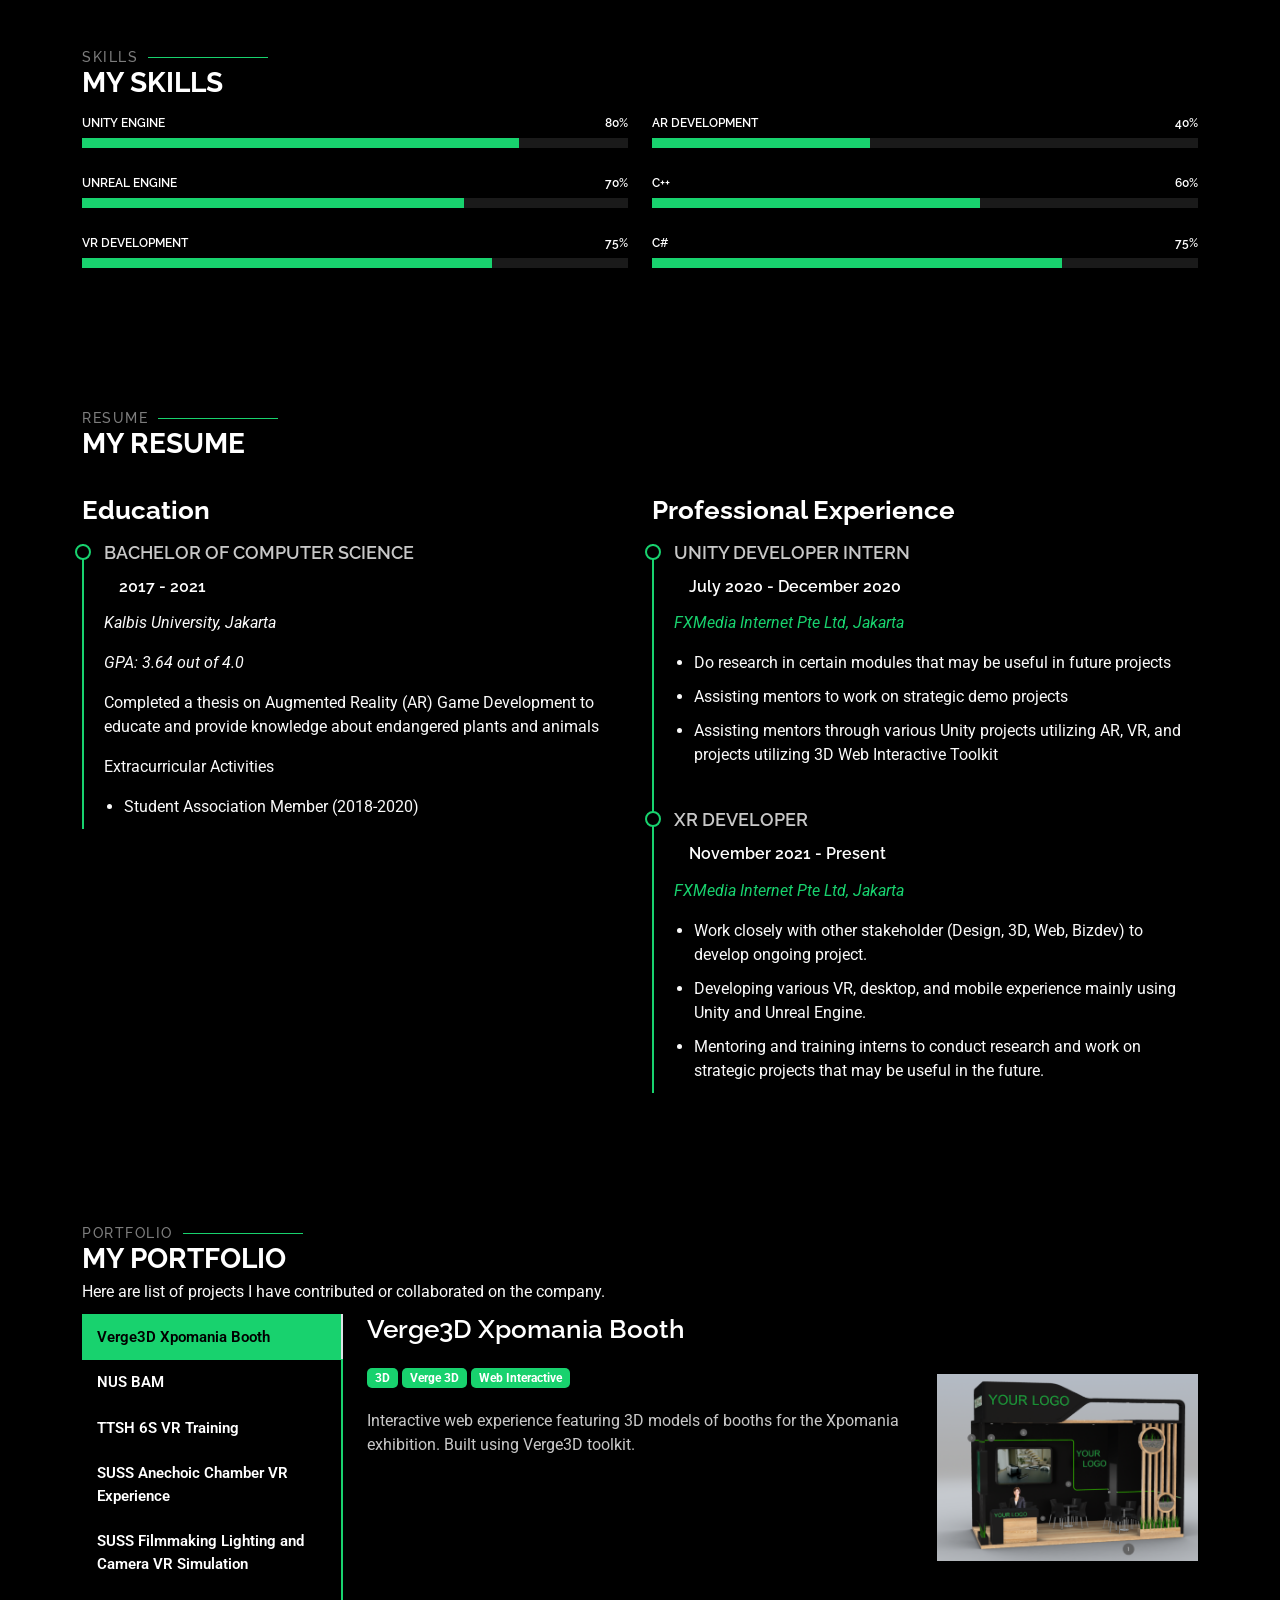
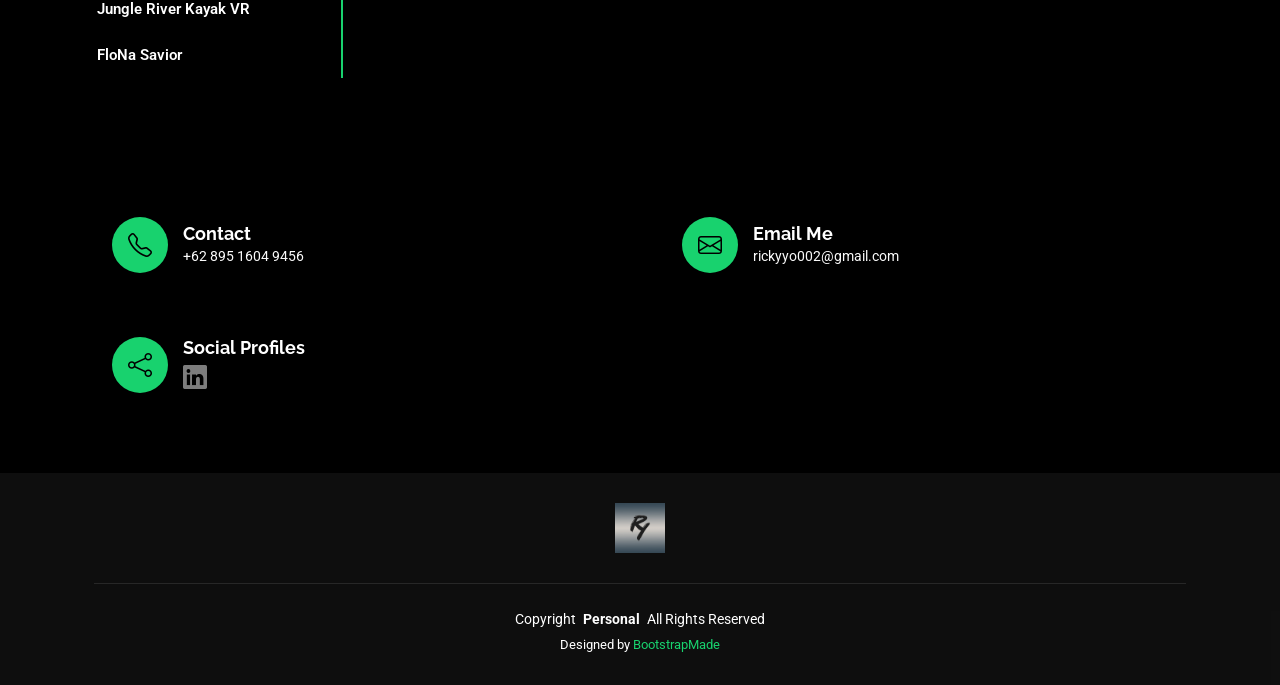
==== commit a19dcd29: "Add flona savior project" ====
--- a/index.html
+++ b/index.html
@@ -279,7 +279,7 @@
       <div class="container section-title" data-aos="fade-up">
         <h2>Portfolio</h2>
         <div><span>My</span> <span class="description-title">Portfolio</span></div>
-	<p class="mb-0">Here is my project collaborating in company</p>
+	<p class="mb-0">Here are list of projects I have contributed or collaborated on the company.</p>
       </div><!-- End Section Title -->
 
       <div class="container" data-aos="fade-up" data-aos-delay="100">
@@ -305,6 +305,9 @@
 			  <li class="nav-item">
                 <a class="nav-link" data-bs-toggle="tab" href="#project-tab-6">Jungle River Kayak VR</a>
               </li>
+			  <li class="nav-item">
+                <a class="nav-link" data-bs-toggle="tab" href="#project-tab-7">FloNa Savior</a>
+              </li>
             </ul>
           </div>
           <div class="col-lg-9 mt-4 mt-lg-0">
@@ -446,6 +449,33 @@
 					<span class ="badge">HP Reverb G2</span>
 					<span class ="badge">Unreal Engine 5</span>
                     <p style="padding-top: 20px">Kayak adventure simulation game. Built using Unreal Engine 5.2 for desktop VR. Tested in HP Reverb G2 and Oculus Quest 2 and 3 using Meta Quest Link</p>
+                  </div>
+                  <div class="col-lg-4 text-center order-1 order-lg-2">
+                    <!--<a href="./assets/img/kayak.png" target="_blank"><img src="./assets/img/kayak.png" alt="" class="img-fluid"></a>-->
+					
+					<section id="project" class="project section">
+						<div class="project-content h-100">
+							<img src="./assets/img/kayak.png" class="img-fluid" alt="">
+							<div class="project-info">
+								<a href="./assets/img/kayak.png" data-gallery="portfolio-gallery-app" class="glightbox preview-link"><i class="bi bi-zoom-in"></i></a>
+								<a href="portfolio-details.html?id=project6" title="More Details" class="details-link"><i class="bi bi-link-45deg"></i></a>
+							</div>
+						</div>
+					</section>
+					
+                  </div>
+                </div>
+              </div>
+			  <div class="tab-pane" id="project-tab-7">
+                <div class="row">
+                  <div class="col-lg-8 details order-2 order-lg-1">
+                    <h3>FloNa Savior</h3>
+					<span class ="badge">Augmented Reality</span>
+					<span class ="badge">Android</span>
+					<span class ="badge">Unity</span>
+					<span class ="badge">Vuforia</span>
+                    <p style="padding-top: 20px">Augmented Reality-based educational application about the conservation of endangered animals and plants. Built using Unity for Android mobile device. Project used as my thesis for bachelor degree.</p>
+					<p style="padding-top: 10px">itch.io link:<a href="https://rickyyo002.itch.io/flona-savior"></p>
                   </div>
                   <div class="col-lg-4 text-center order-1 order-lg-2">
                     <!--<a href="./assets/img/kayak.png" target="_blank"><img src="./assets/img/kayak.png" alt="" class="img-fluid"></a>-->
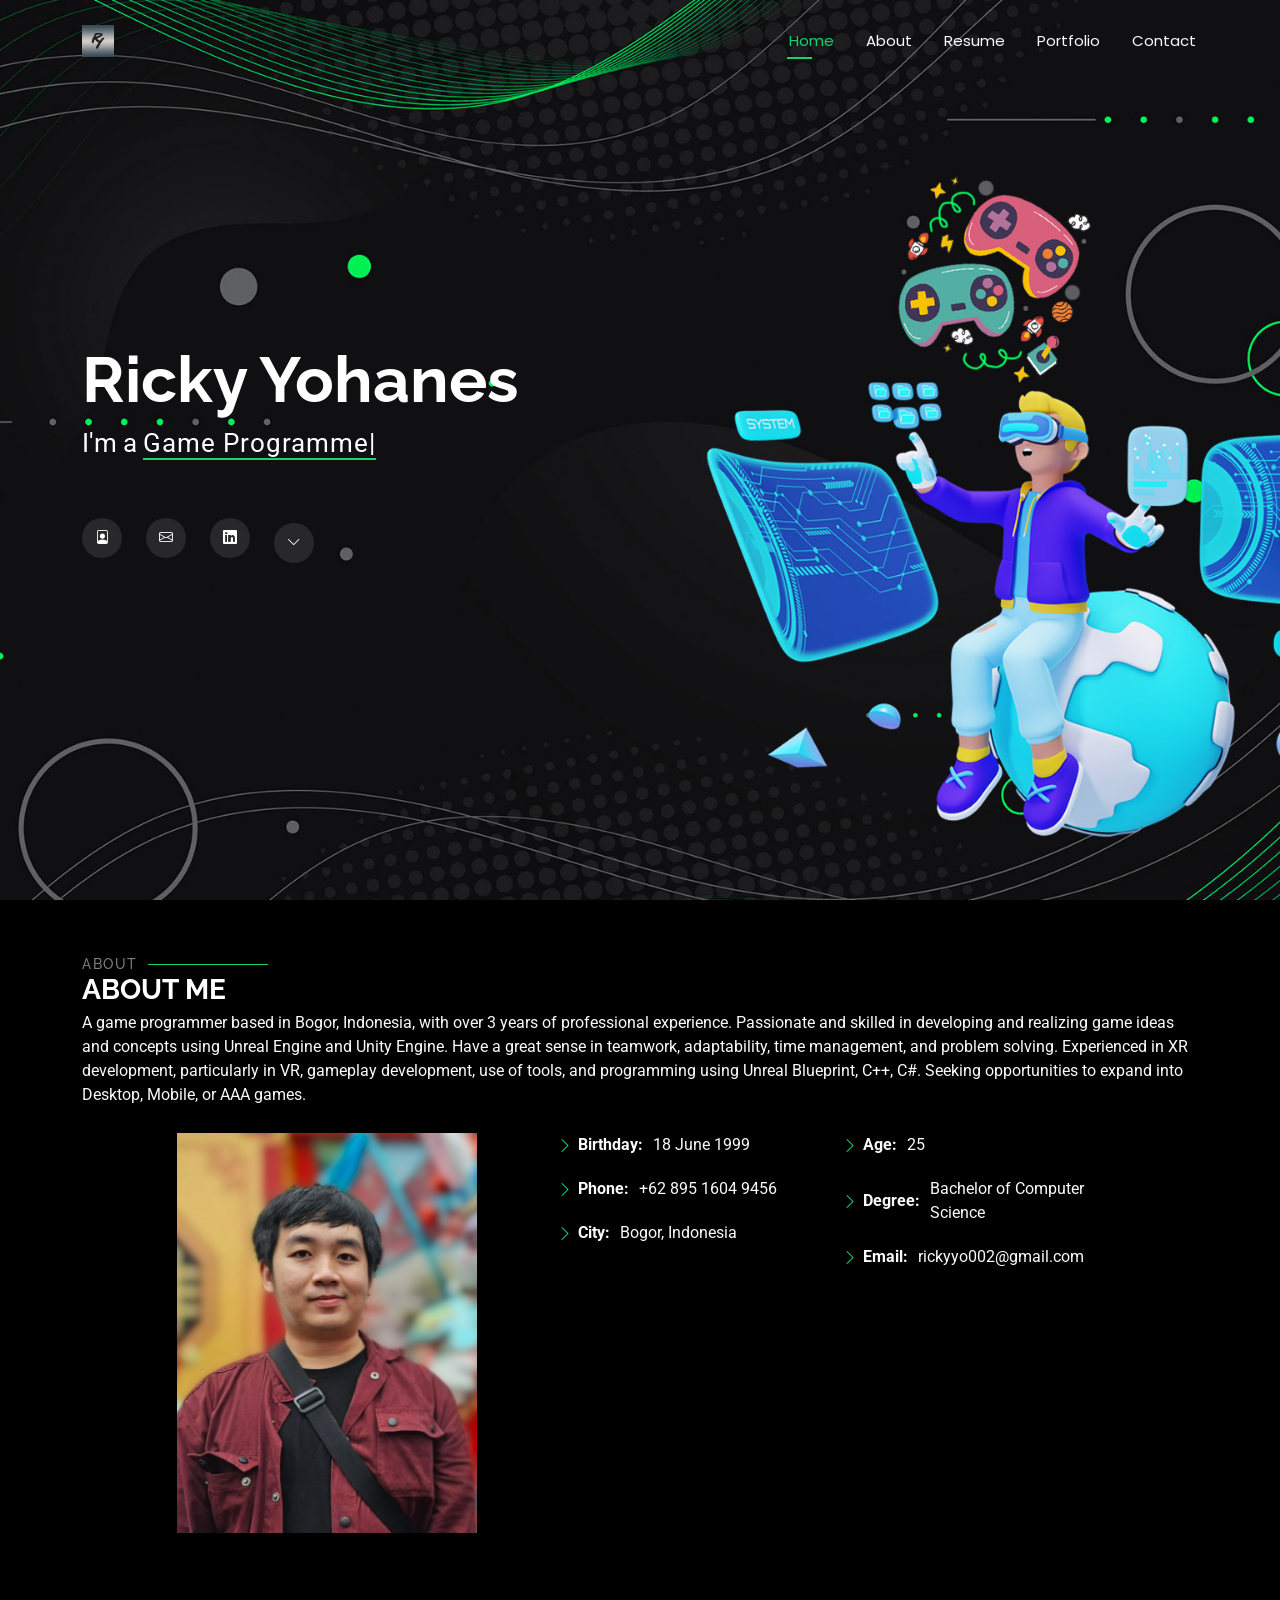
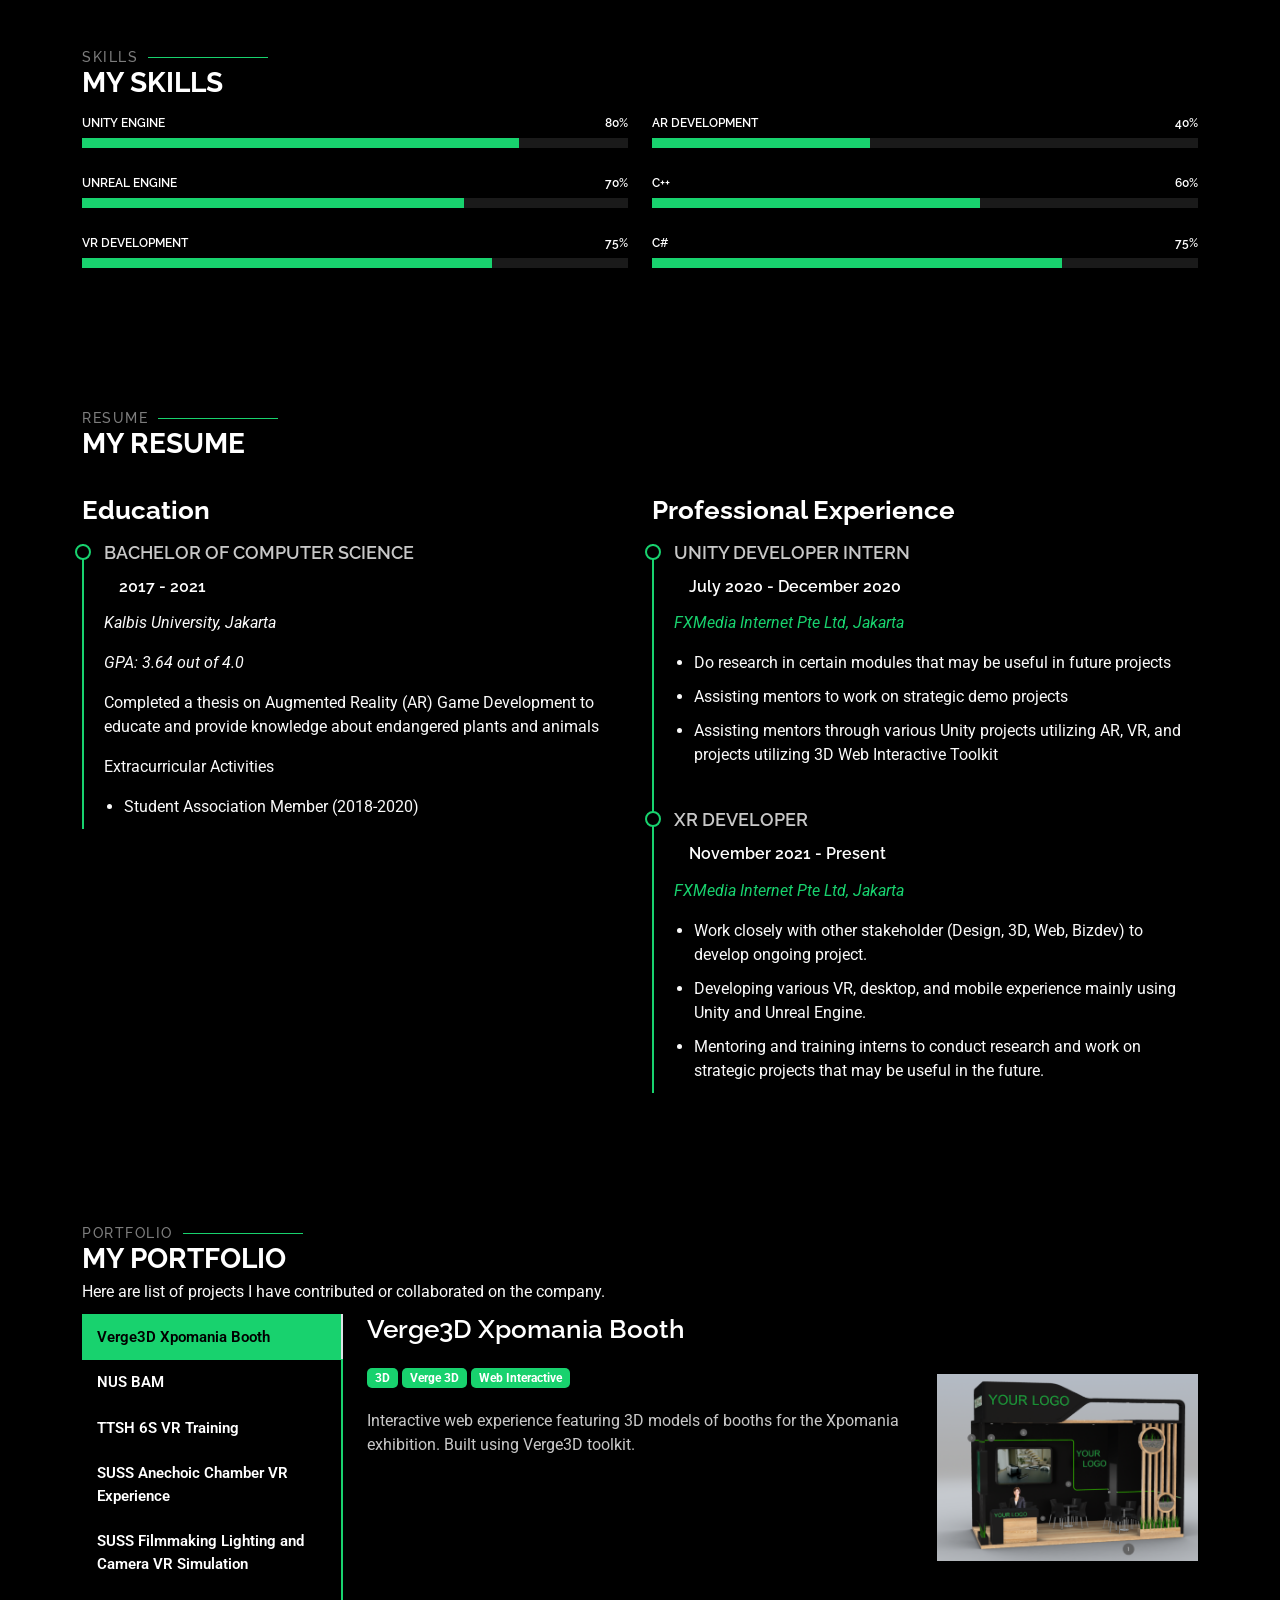
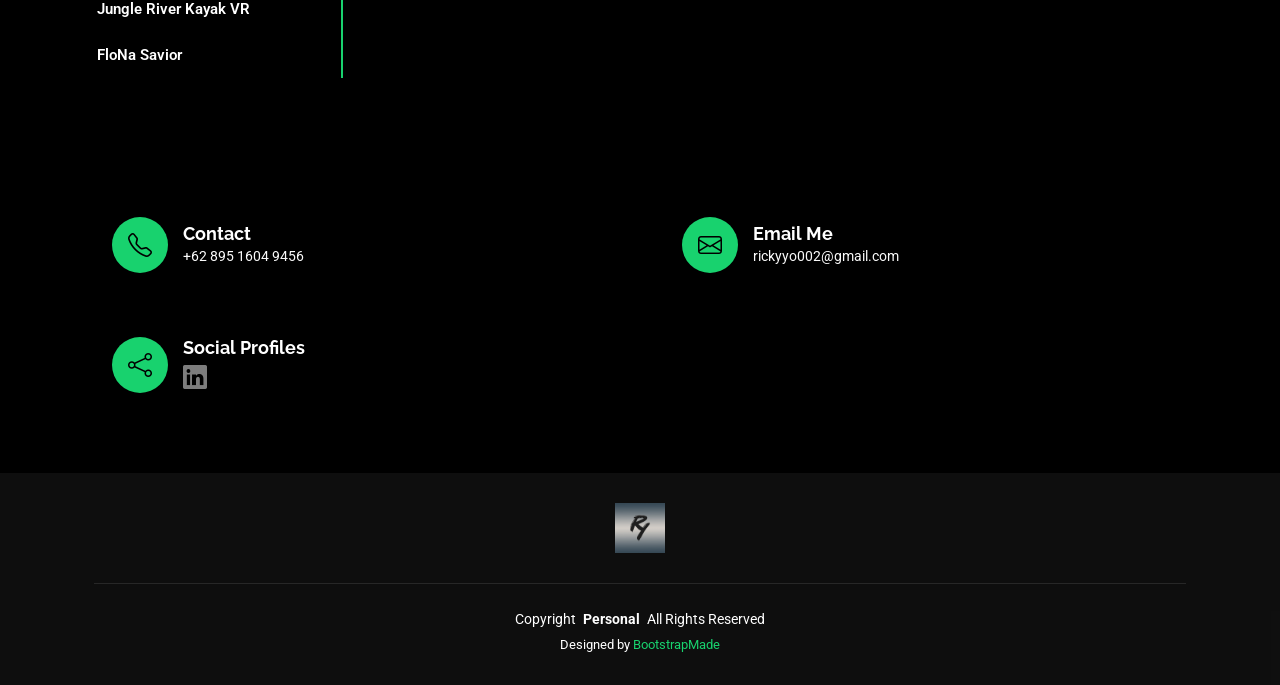
==== commit 28248bd0: "Update index.html" ====
--- a/index.html
+++ b/index.html
@@ -475,7 +475,7 @@
 					<span class ="badge">Unity</span>
 					<span class ="badge">Vuforia</span>
                     <p style="padding-top: 20px">Augmented Reality-based educational application about the conservation of endangered animals and plants. Built using Unity for Android mobile device. Project used as my thesis for bachelor degree.</p>
-					<p style="padding-top: 10px">itch.io link:<a href="https://rickyyo002.itch.io/flona-savior"></p>
+					<a href="https://rickyyo002.itch.io/flona-savior">itch.io link ></a>
                   </div>
                   <div class="col-lg-4 text-center order-1 order-lg-2">
                     <!--<a href="./assets/img/kayak.png" target="_blank"><img src="./assets/img/kayak.png" alt="" class="img-fluid"></a>-->
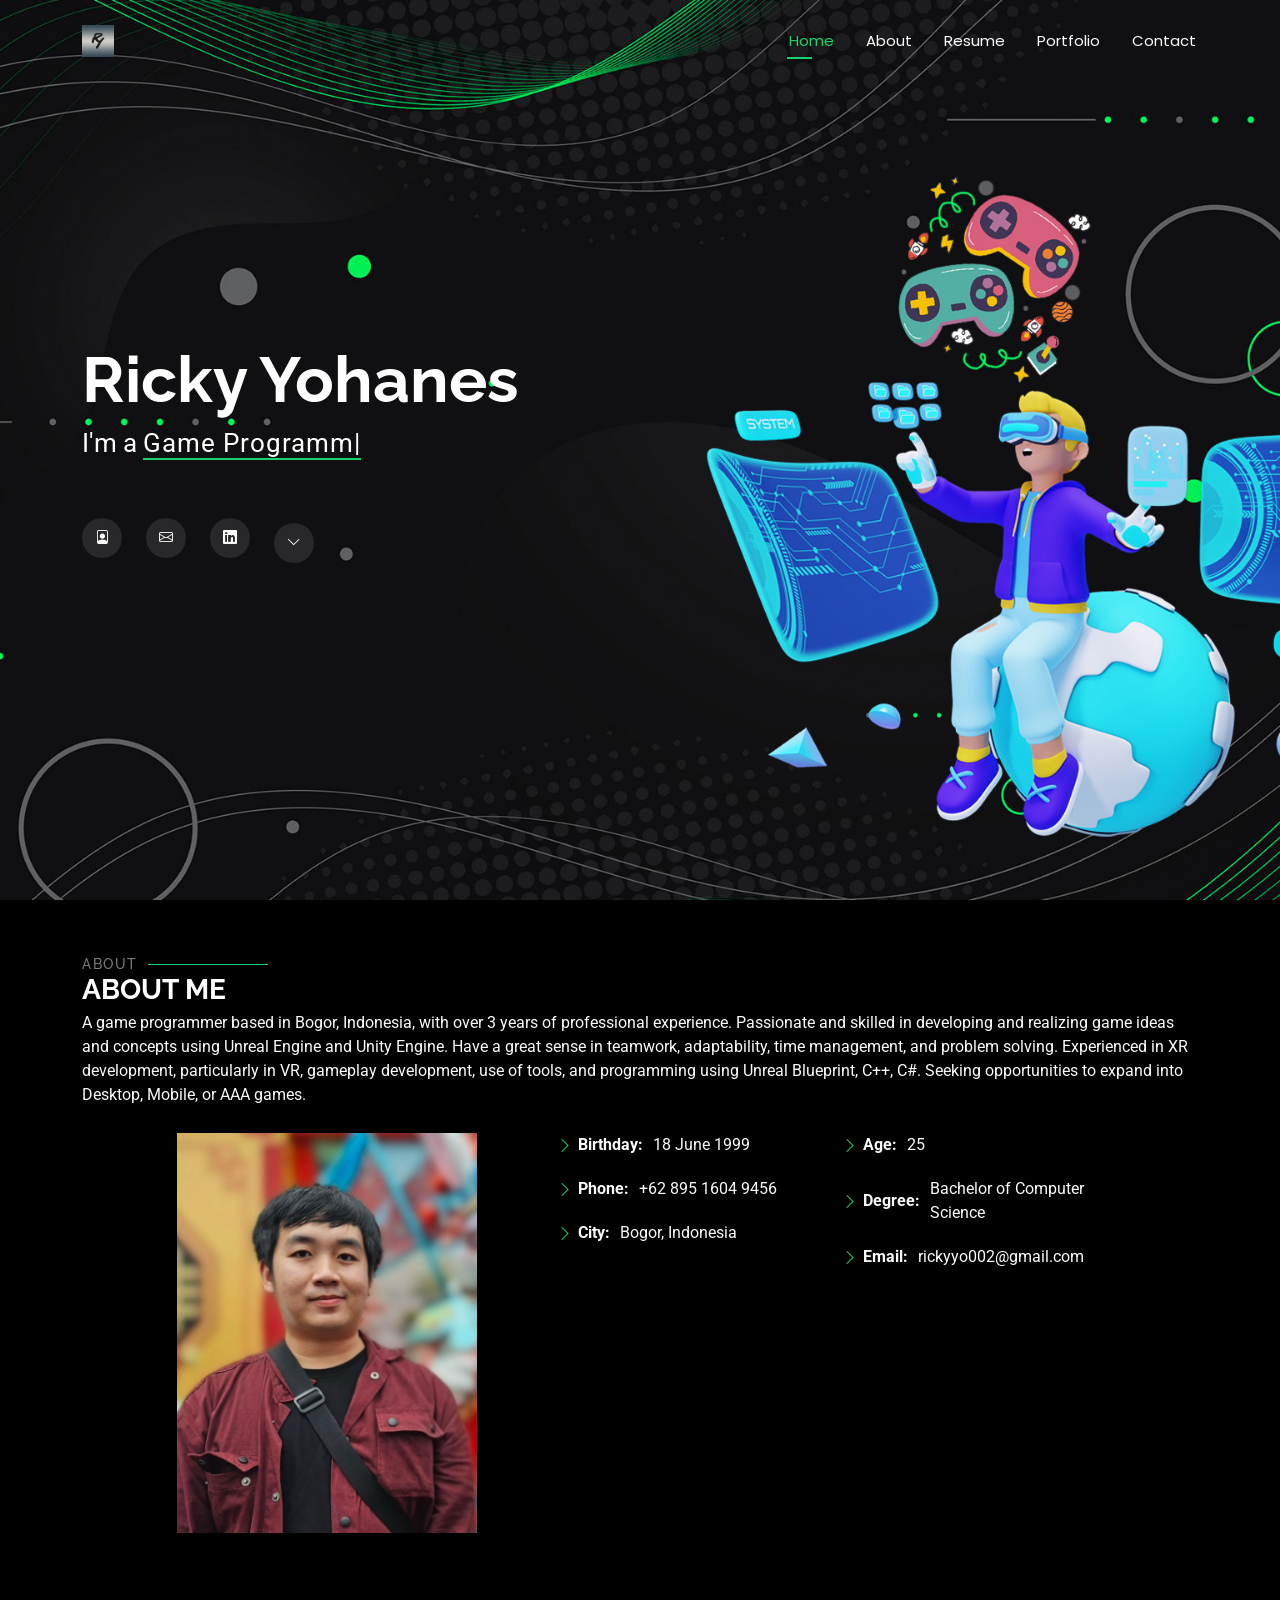
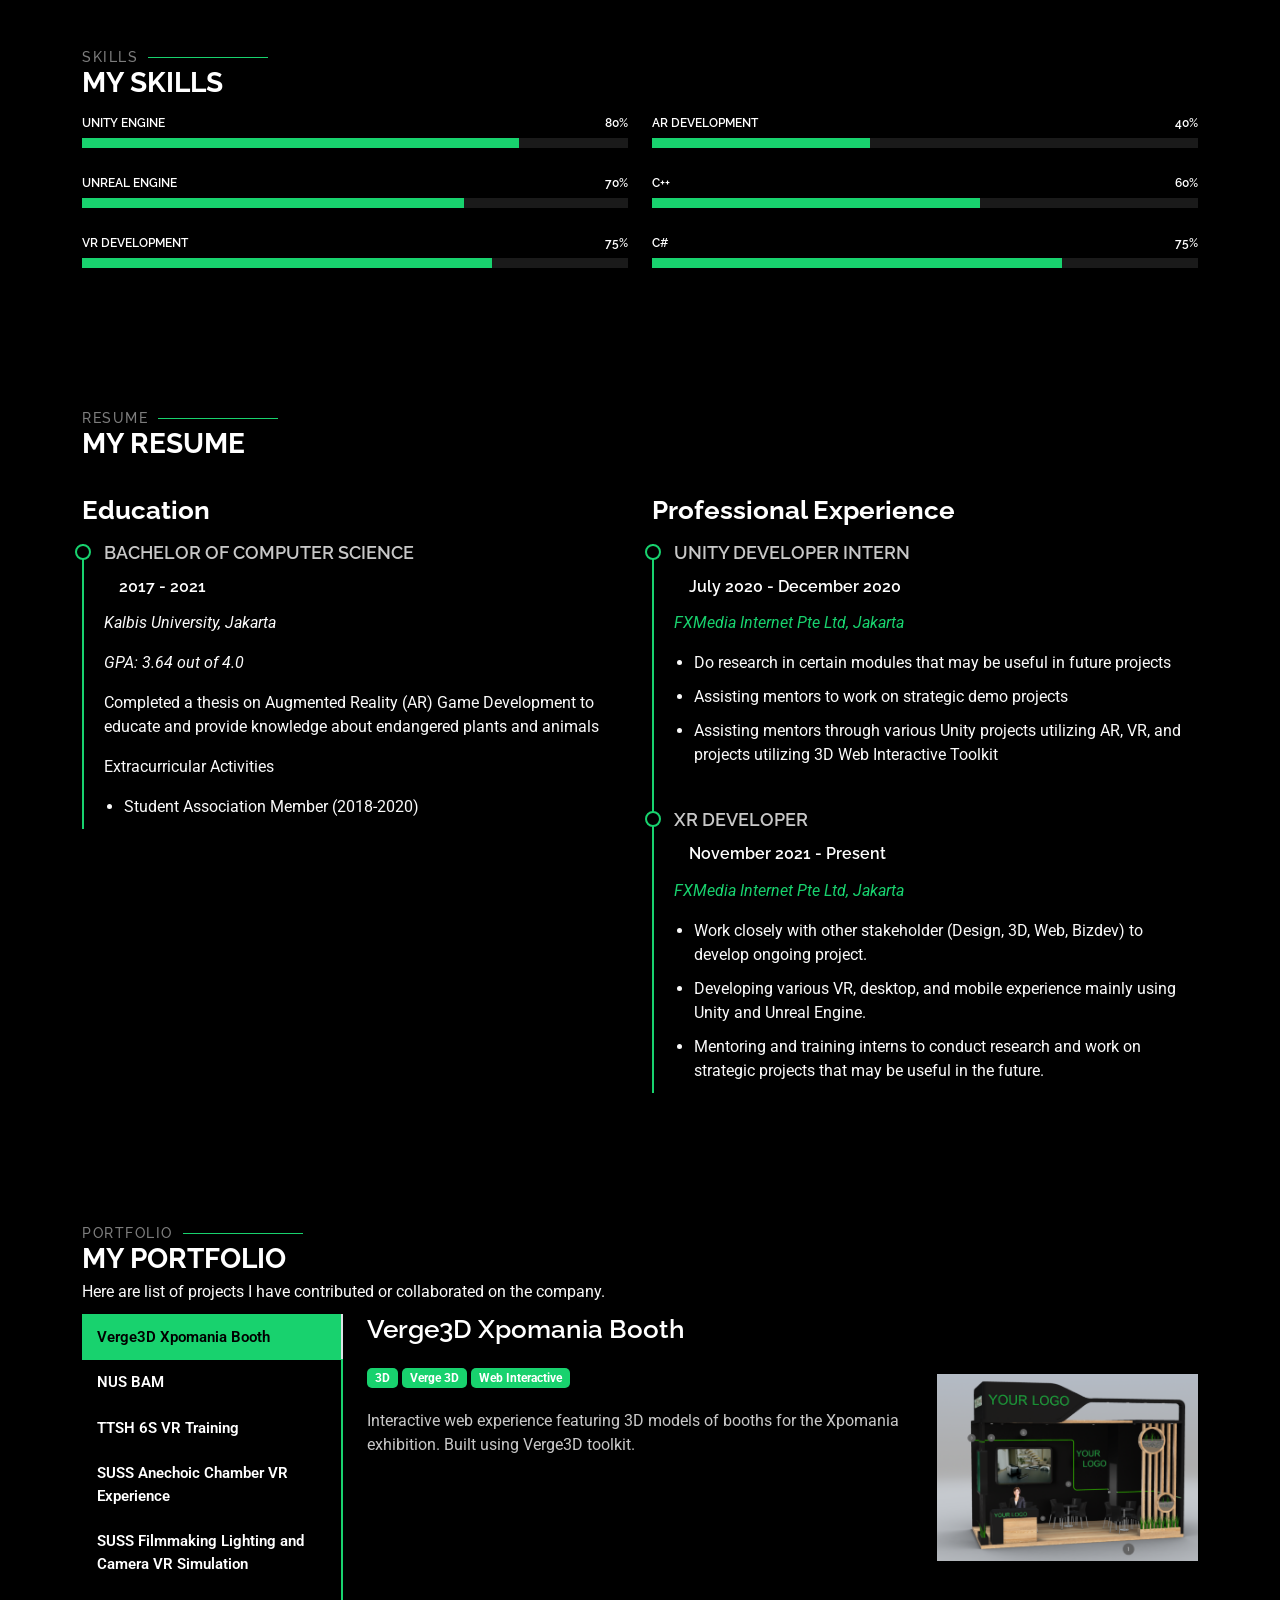
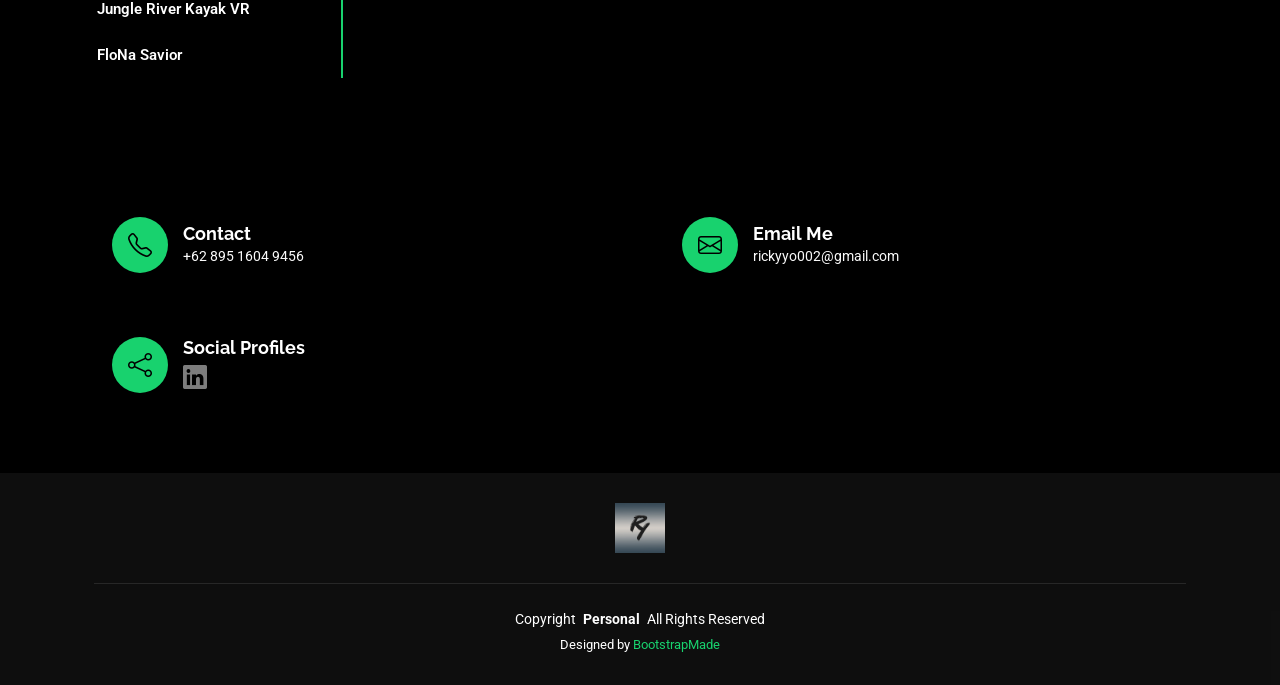
==== commit cad64afd: "Update index.html" ====
--- a/index.html
+++ b/index.html
@@ -482,10 +482,10 @@
 					
 					<section id="project" class="project section">
 						<div class="project-content h-100">
-							<img src="./assets/img/kayak.png" class="img-fluid" alt="">
+							<img src="./assets/img/flona.png" class="img-fluid" alt="">
 							<div class="project-info">
-								<a href="./assets/img/kayak.png" data-gallery="portfolio-gallery-app" class="glightbox preview-link"><i class="bi bi-zoom-in"></i></a>
-								<a href="portfolio-details.html?id=project6" title="More Details" class="details-link"><i class="bi bi-link-45deg"></i></a>
+								<a href="./assets/img/flona.png" data-gallery="portfolio-gallery-app" class="glightbox preview-link"><i class="bi bi-zoom-in"></i></a>
+								<a href="portfolio-details.html?id=project7" title="More Details" class="details-link"><i class="bi bi-link-45deg"></i></a>
 							</div>
 						</div>
 					</section>
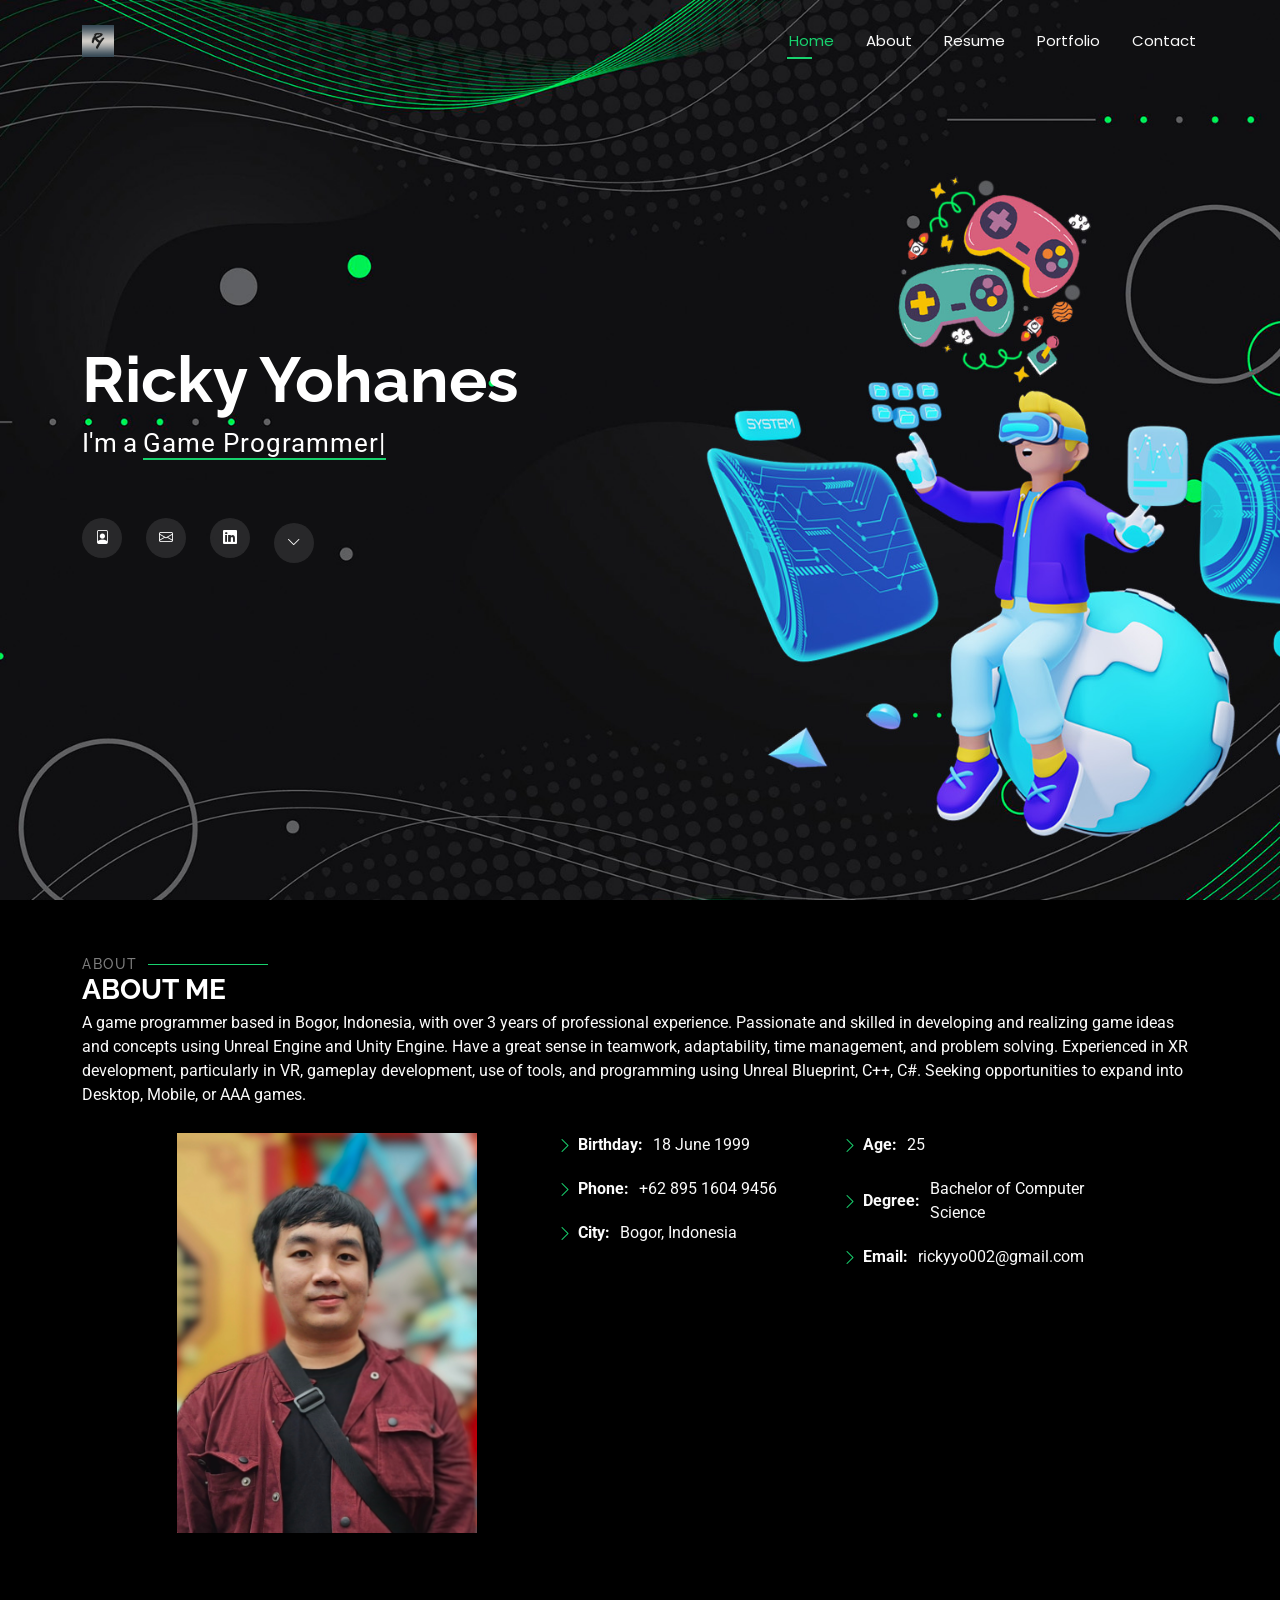
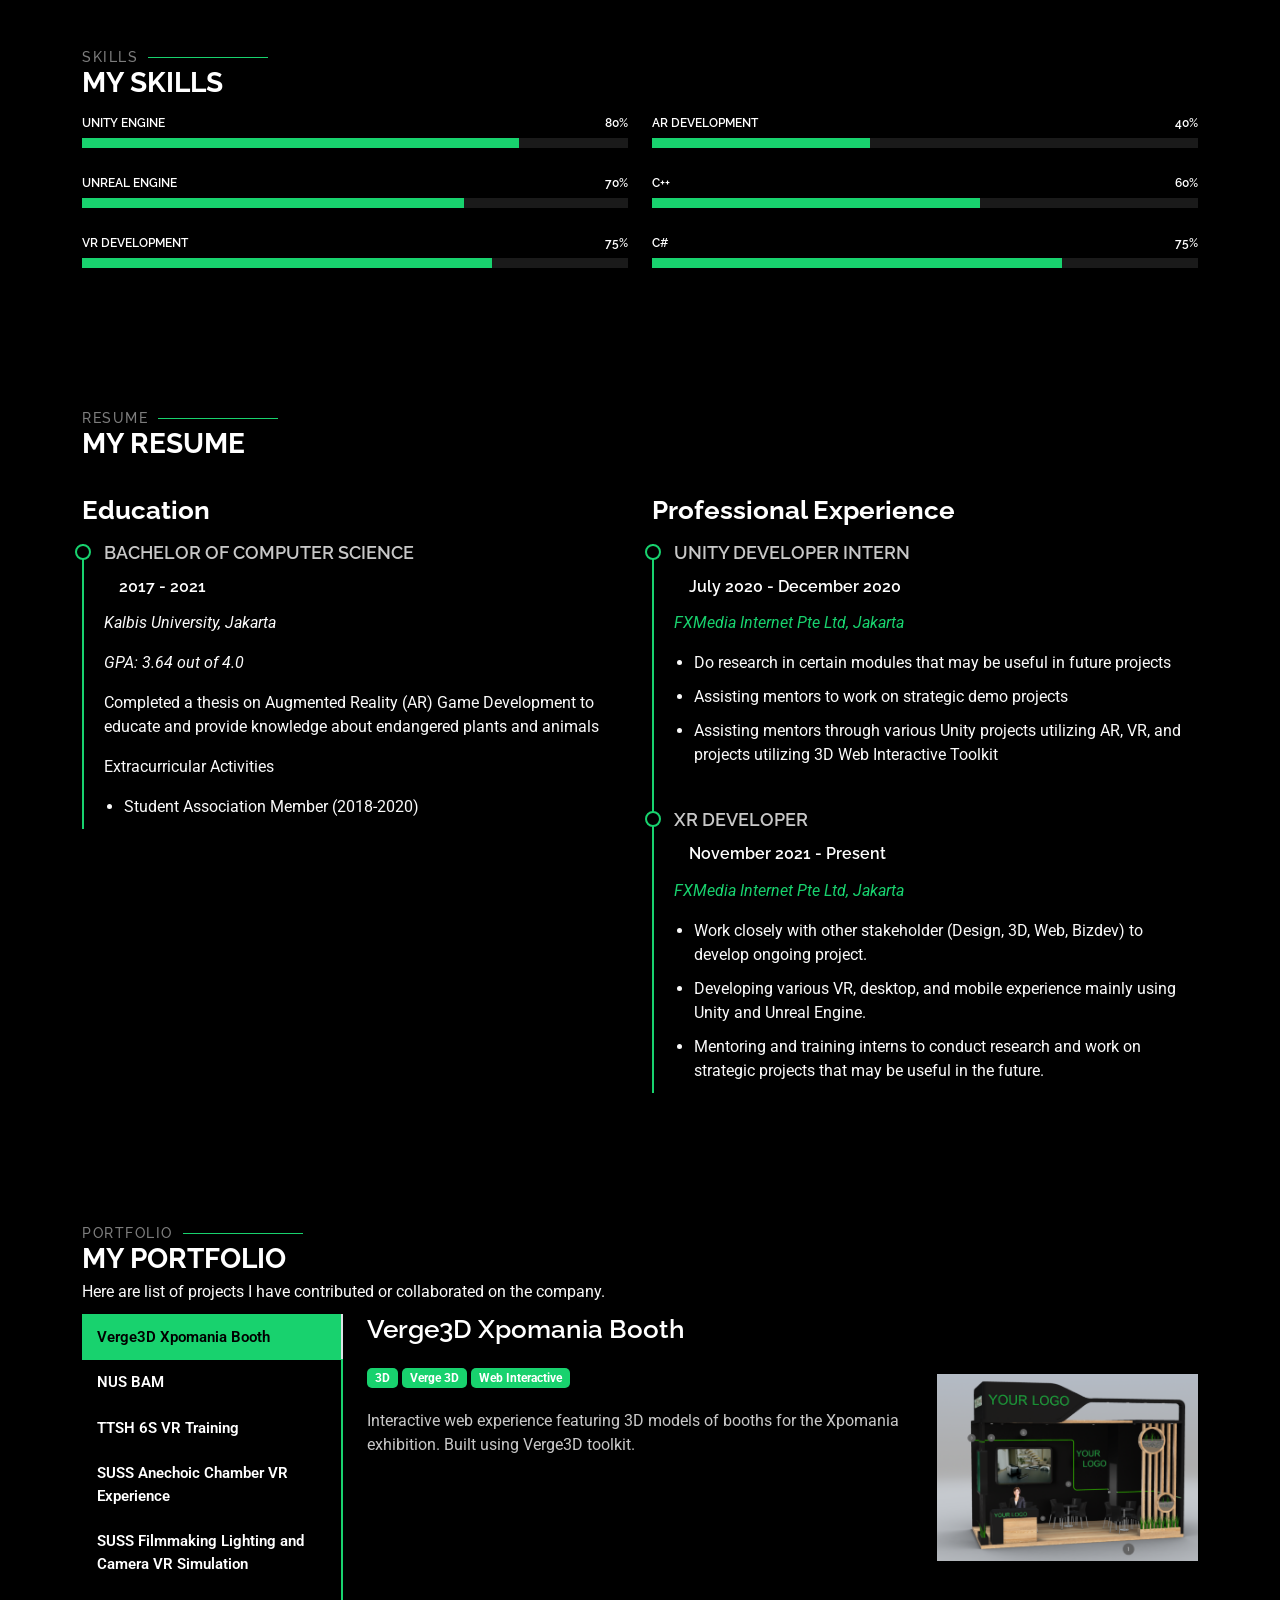
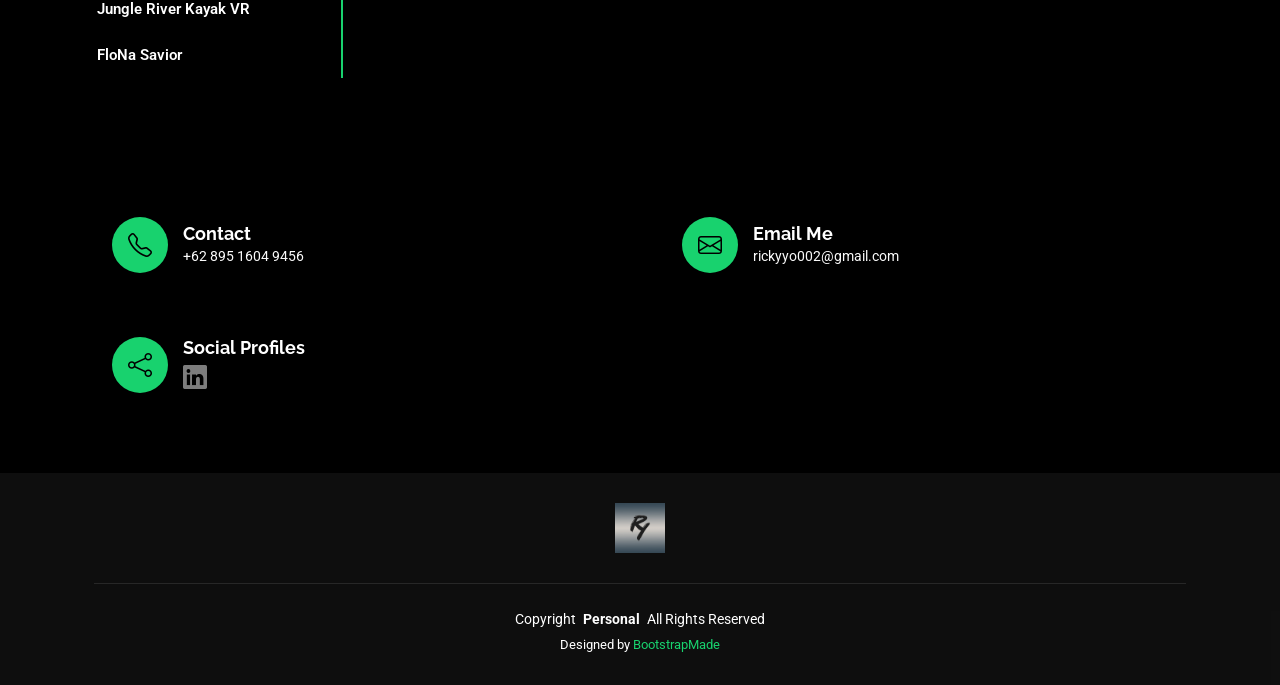
==== commit 3892d451: "Update index.html" ====
--- a/index.html
+++ b/index.html
@@ -475,7 +475,7 @@
 					<span class ="badge">Unity</span>
 					<span class ="badge">Vuforia</span>
                     <p style="padding-top: 20px">Augmented Reality-based educational application about the conservation of endangered animals and plants. Built using Unity for Android mobile device. Project used as my thesis for bachelor degree.</p>
-					<a href="https://rickyyo002.itch.io/flona-savior">itch.io link ></a>
+					<a href="https://rickyyo002.itch.io/flona-savior">itch.io ></a>
                   </div>
                   <div class="col-lg-4 text-center order-1 order-lg-2">
                     <!--<a href="./assets/img/kayak.png" target="_blank"><img src="./assets/img/kayak.png" alt="" class="img-fluid"></a>-->
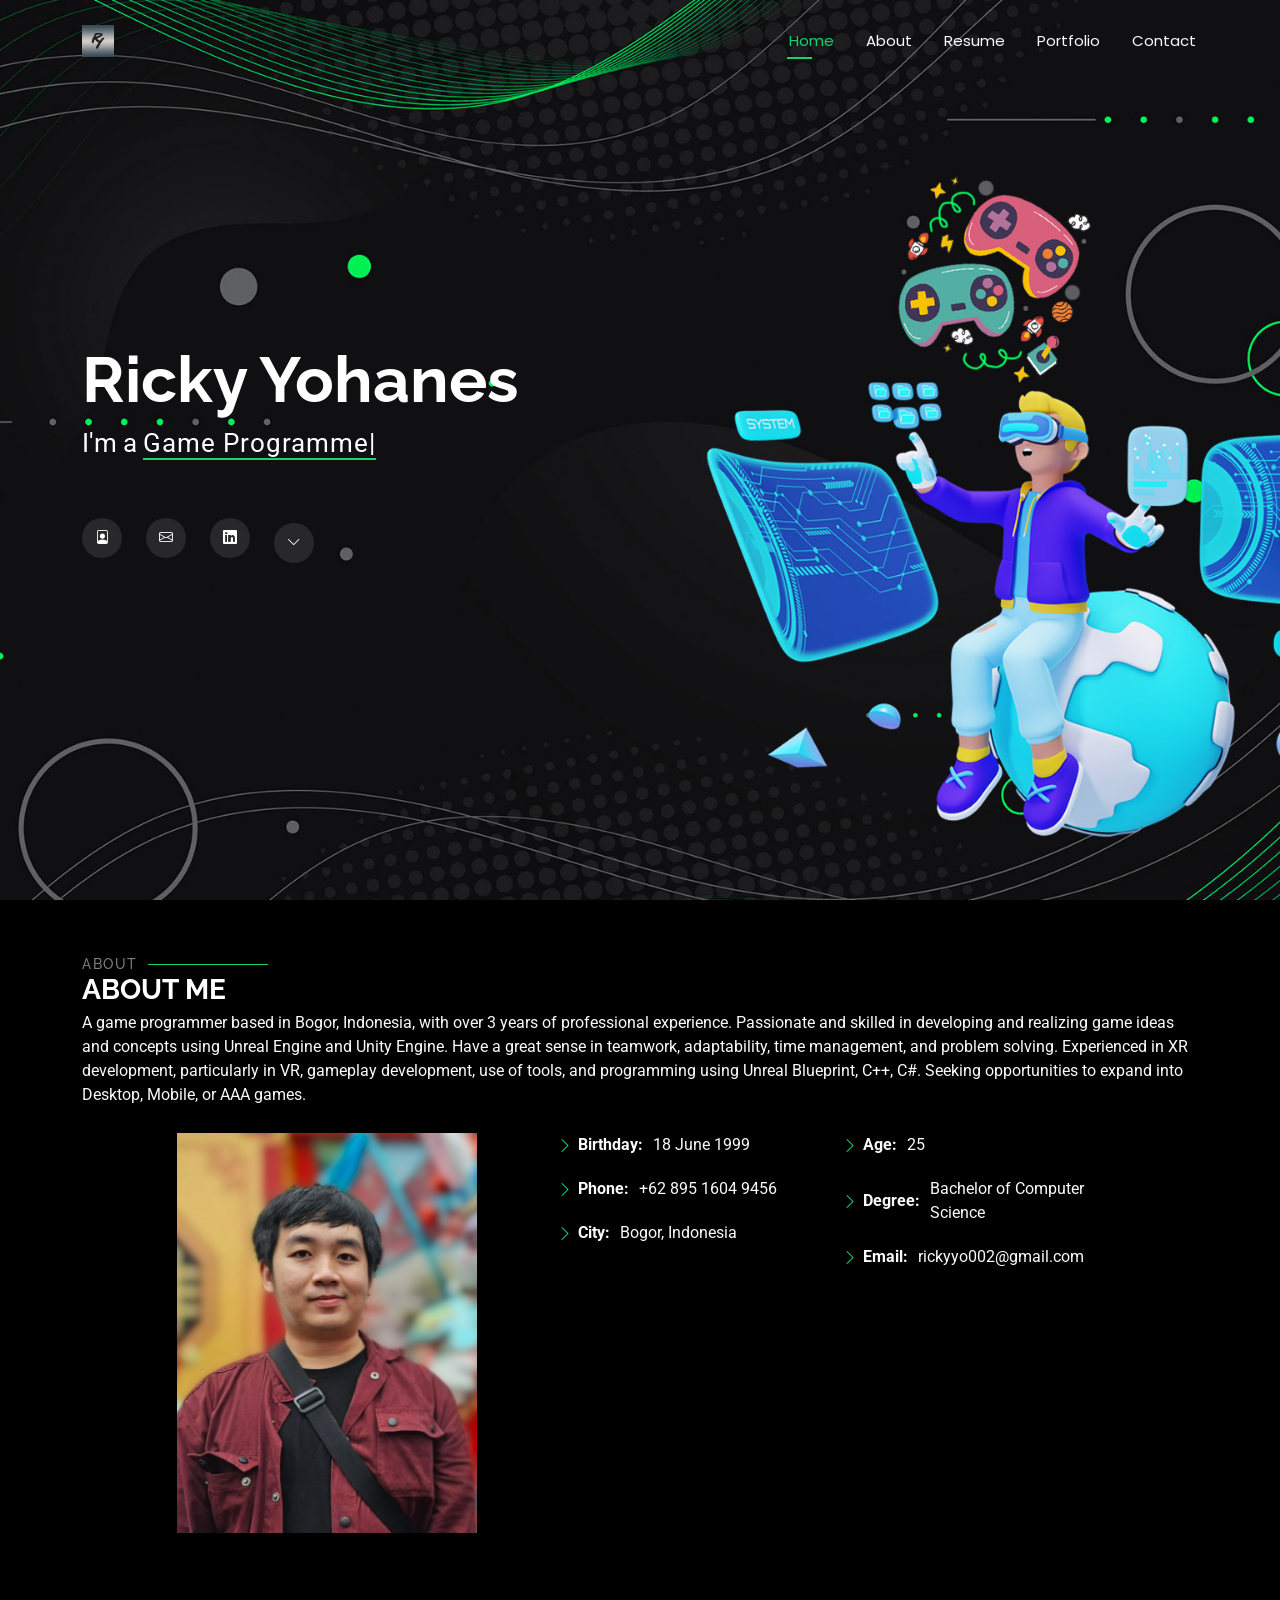
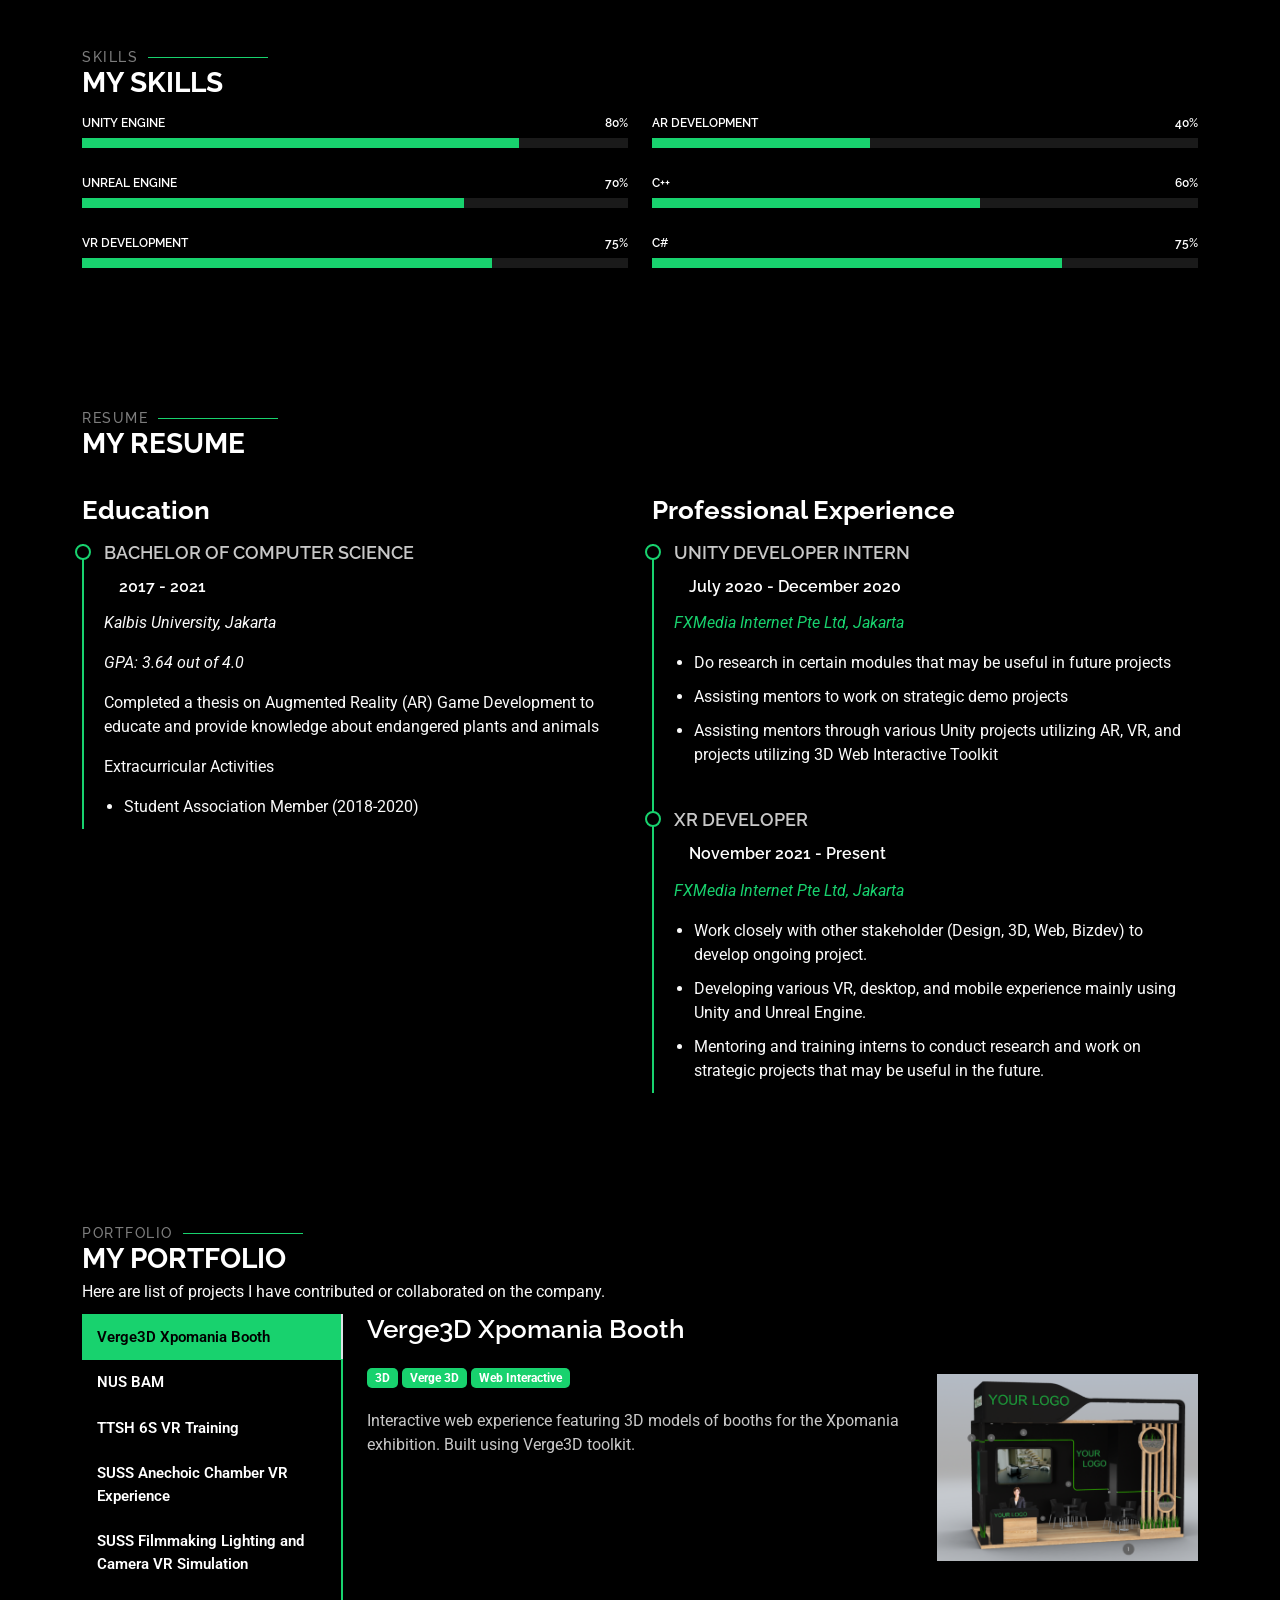
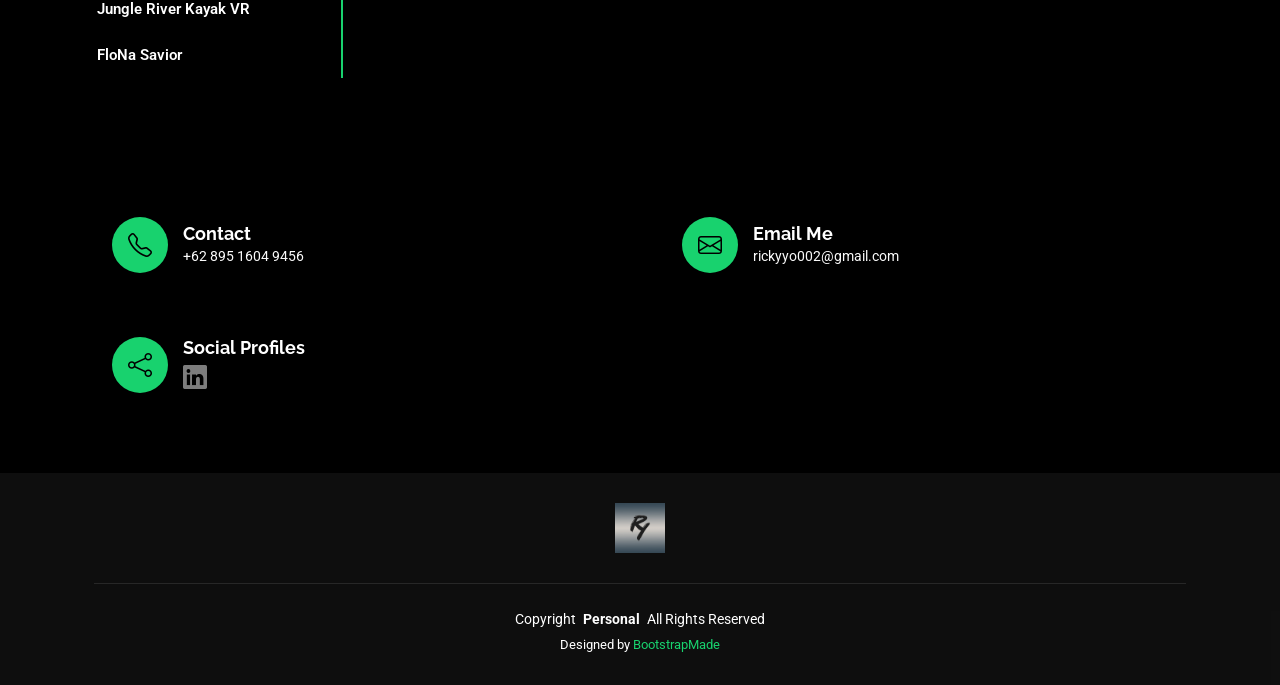
==== commit 96faeadd: "update image format" ====
--- a/index.html
+++ b/index.html
@@ -482,9 +482,9 @@
 					
 					<section id="project" class="project section">
 						<div class="project-content h-100">
-							<img src="./assets/img/flona.png" class="img-fluid" alt="">
+							<img src="./assets/img/flona.jpg" class="img-fluid" alt="">
 							<div class="project-info">
-								<a href="./assets/img/flona.png" data-gallery="portfolio-gallery-app" class="glightbox preview-link"><i class="bi bi-zoom-in"></i></a>
+								<a href="./assets/img/flona.jpg" data-gallery="portfolio-gallery-app" class="glightbox preview-link"><i class="bi bi-zoom-in"></i></a>
 								<a href="portfolio-details.html?id=project7" title="More Details" class="details-link"><i class="bi bi-link-45deg"></i></a>
 							</div>
 						</div>
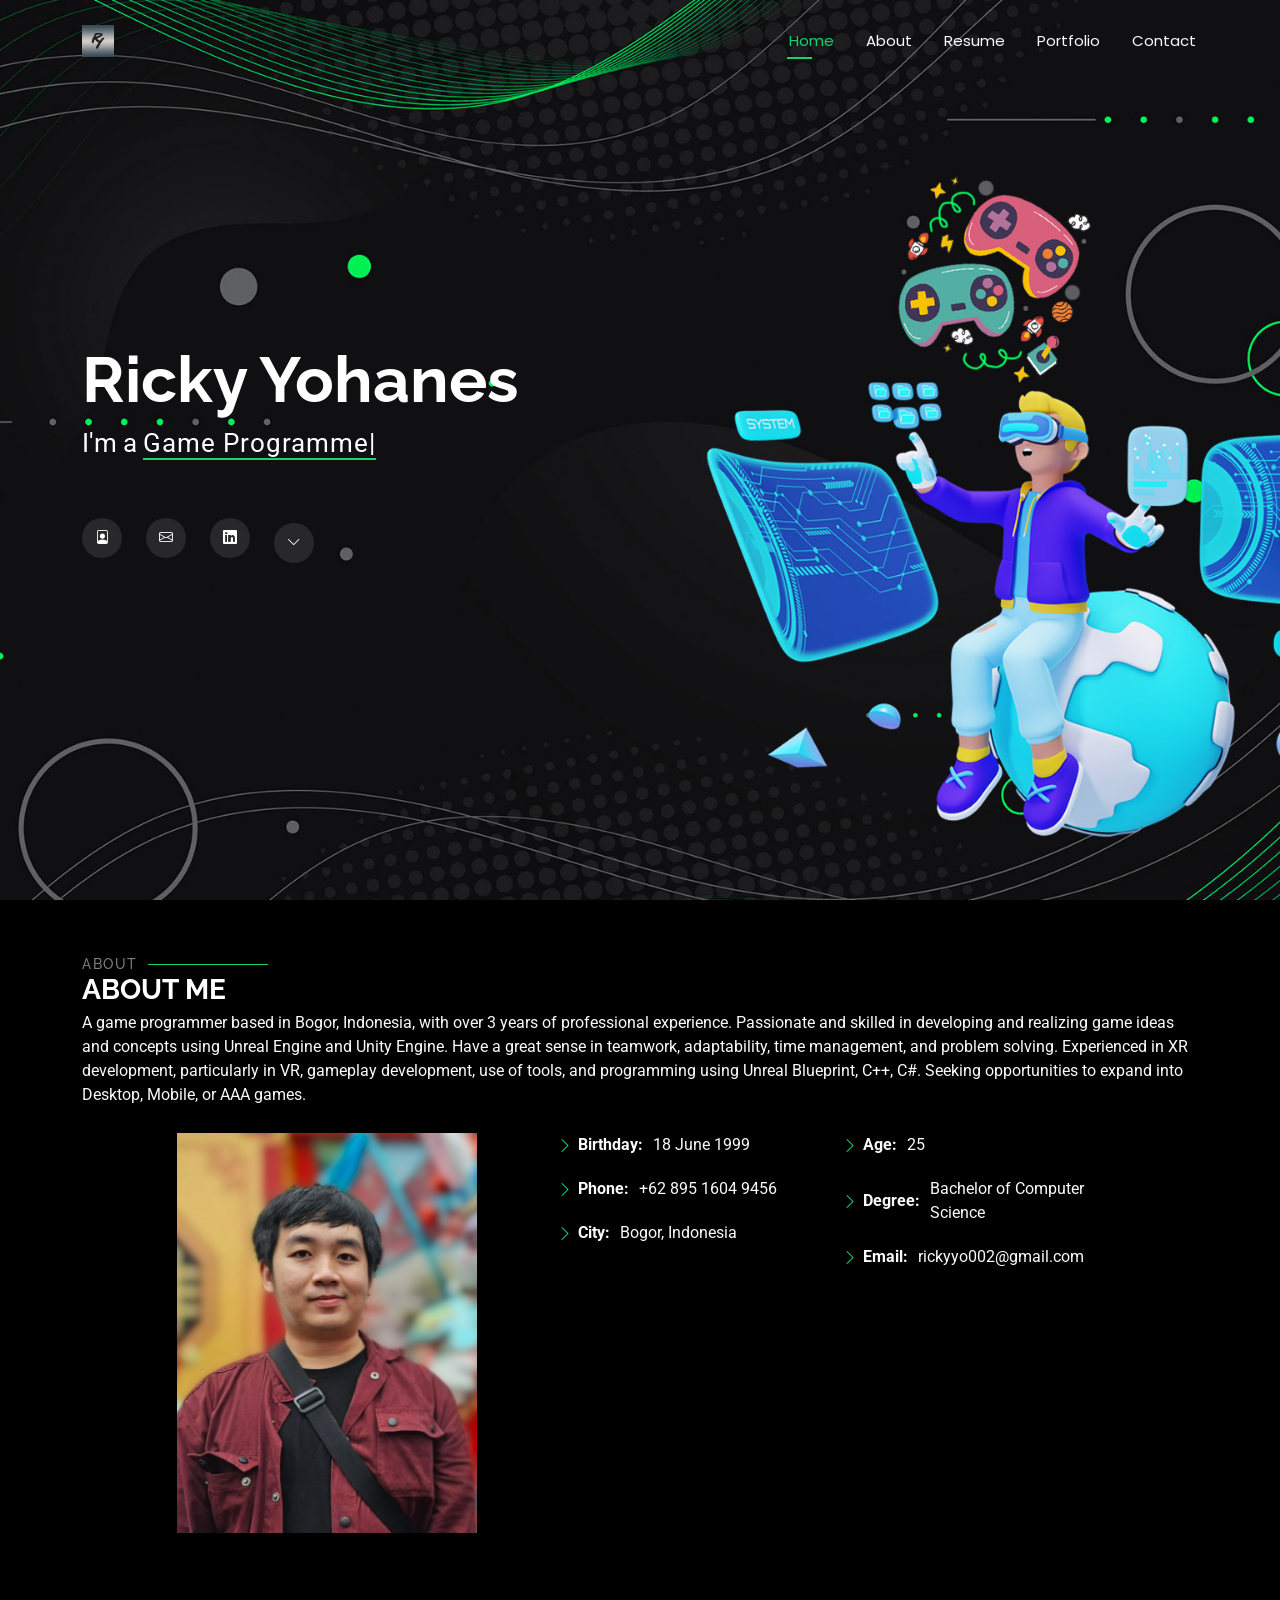
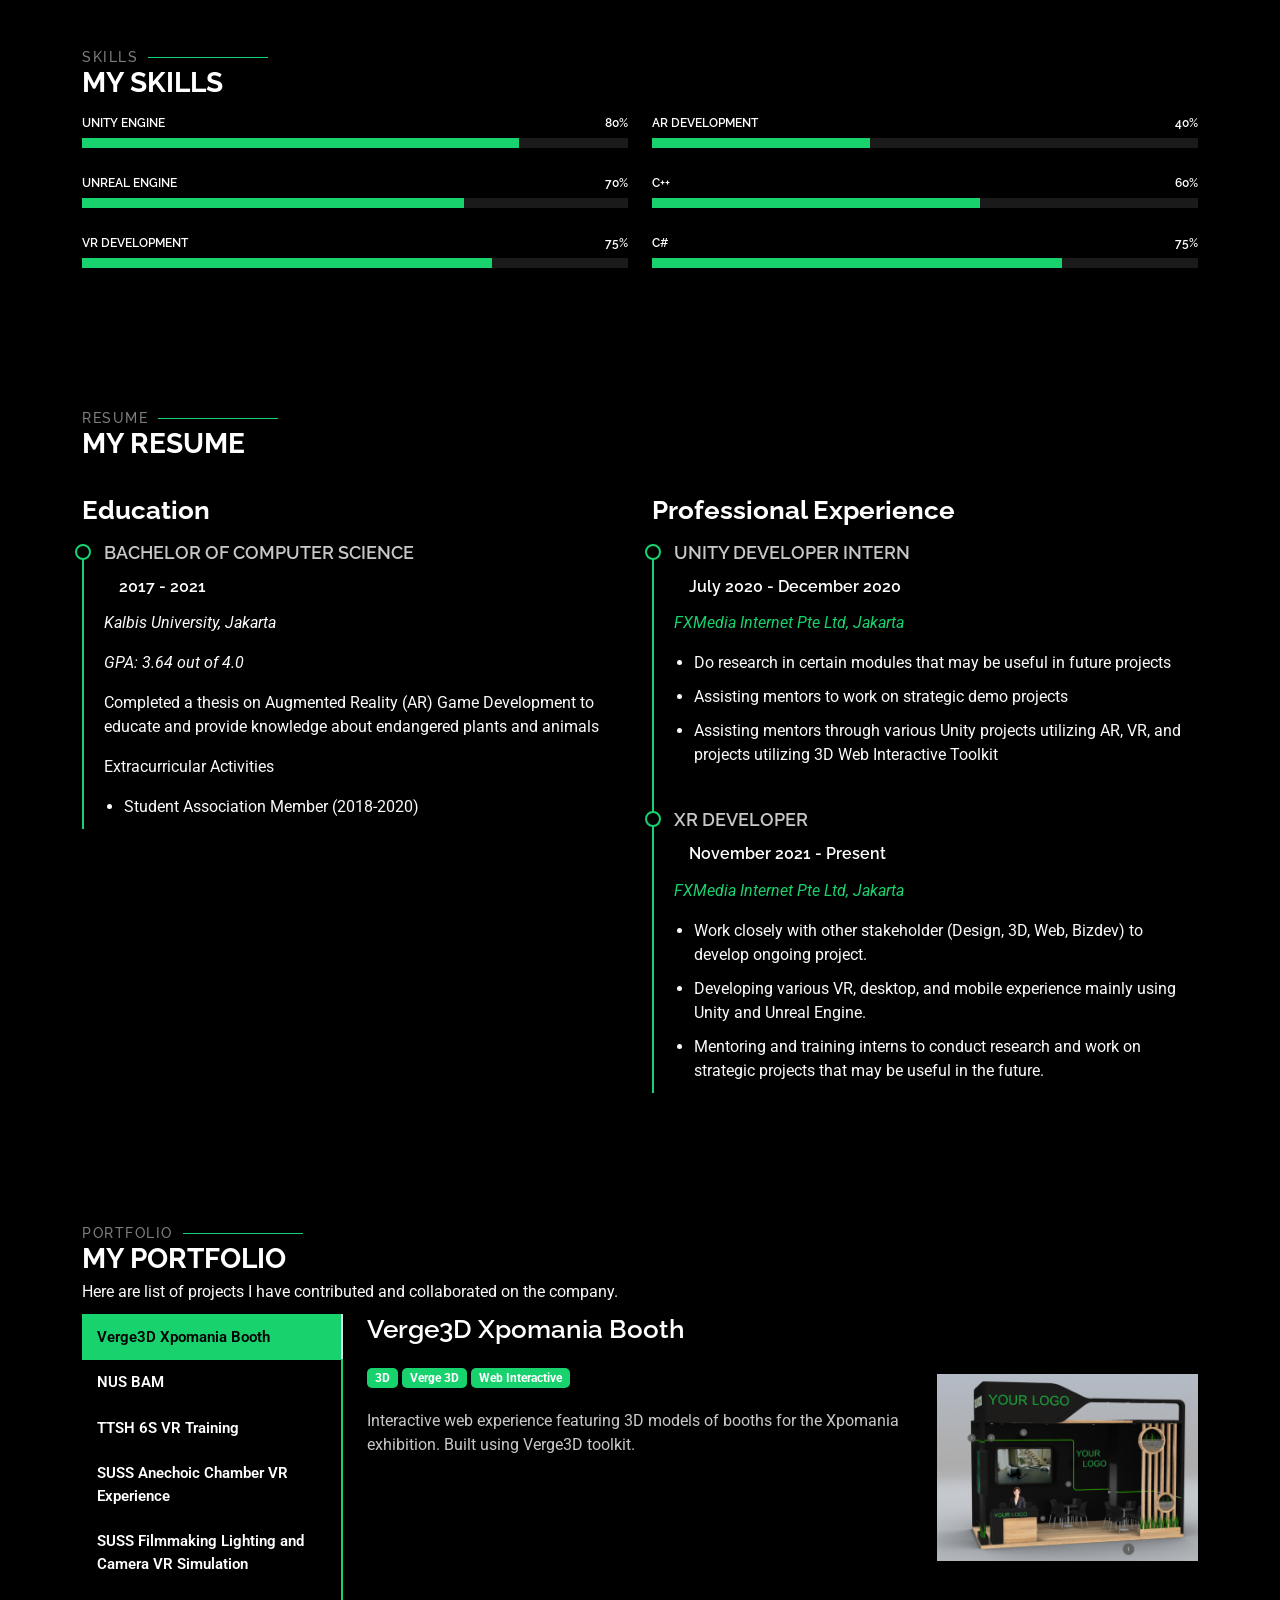
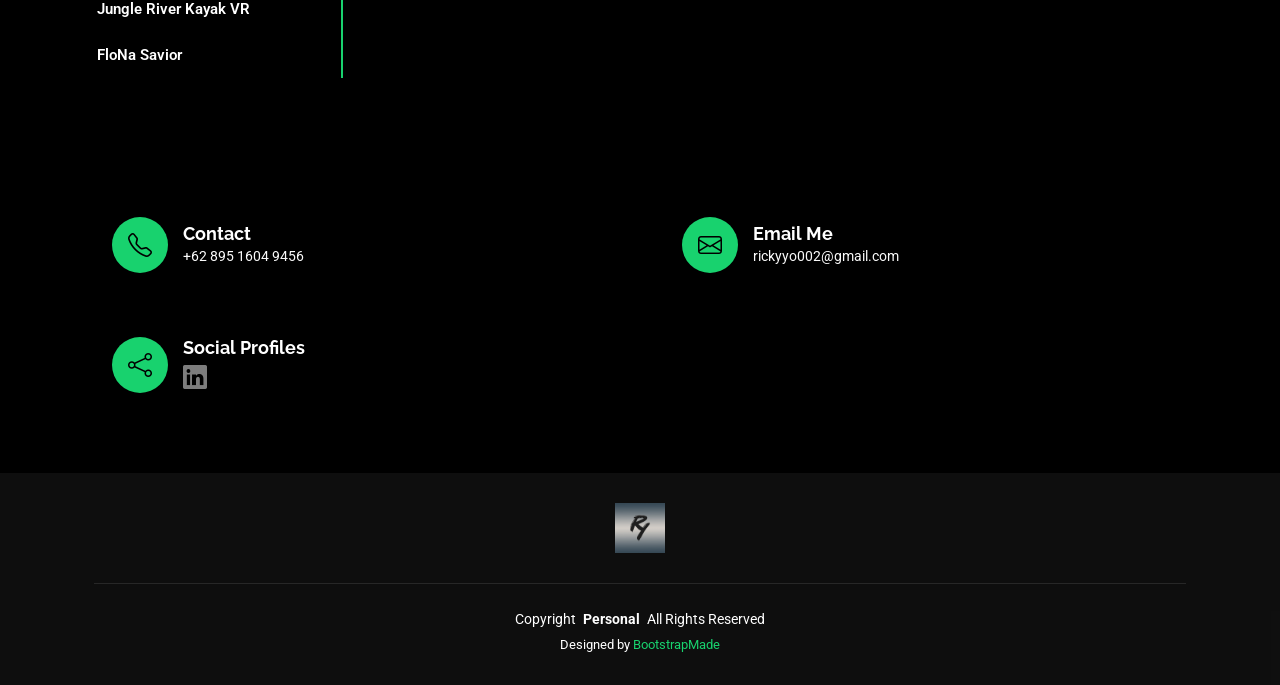
==== commit 06697532: "Update index.html" ====
--- a/index.html
+++ b/index.html
@@ -279,7 +279,7 @@
       <div class="container section-title" data-aos="fade-up">
         <h2>Portfolio</h2>
         <div><span>My</span> <span class="description-title">Portfolio</span></div>
-	<p class="mb-0">Here are list of projects I have contributed or collaborated on the company.</p>
+	<p class="mb-0">Here are list of projects I have contributed and collaborated on the company.</p>
       </div><!-- End Section Title -->
 
       <div class="container" data-aos="fade-up" data-aos-delay="100">
